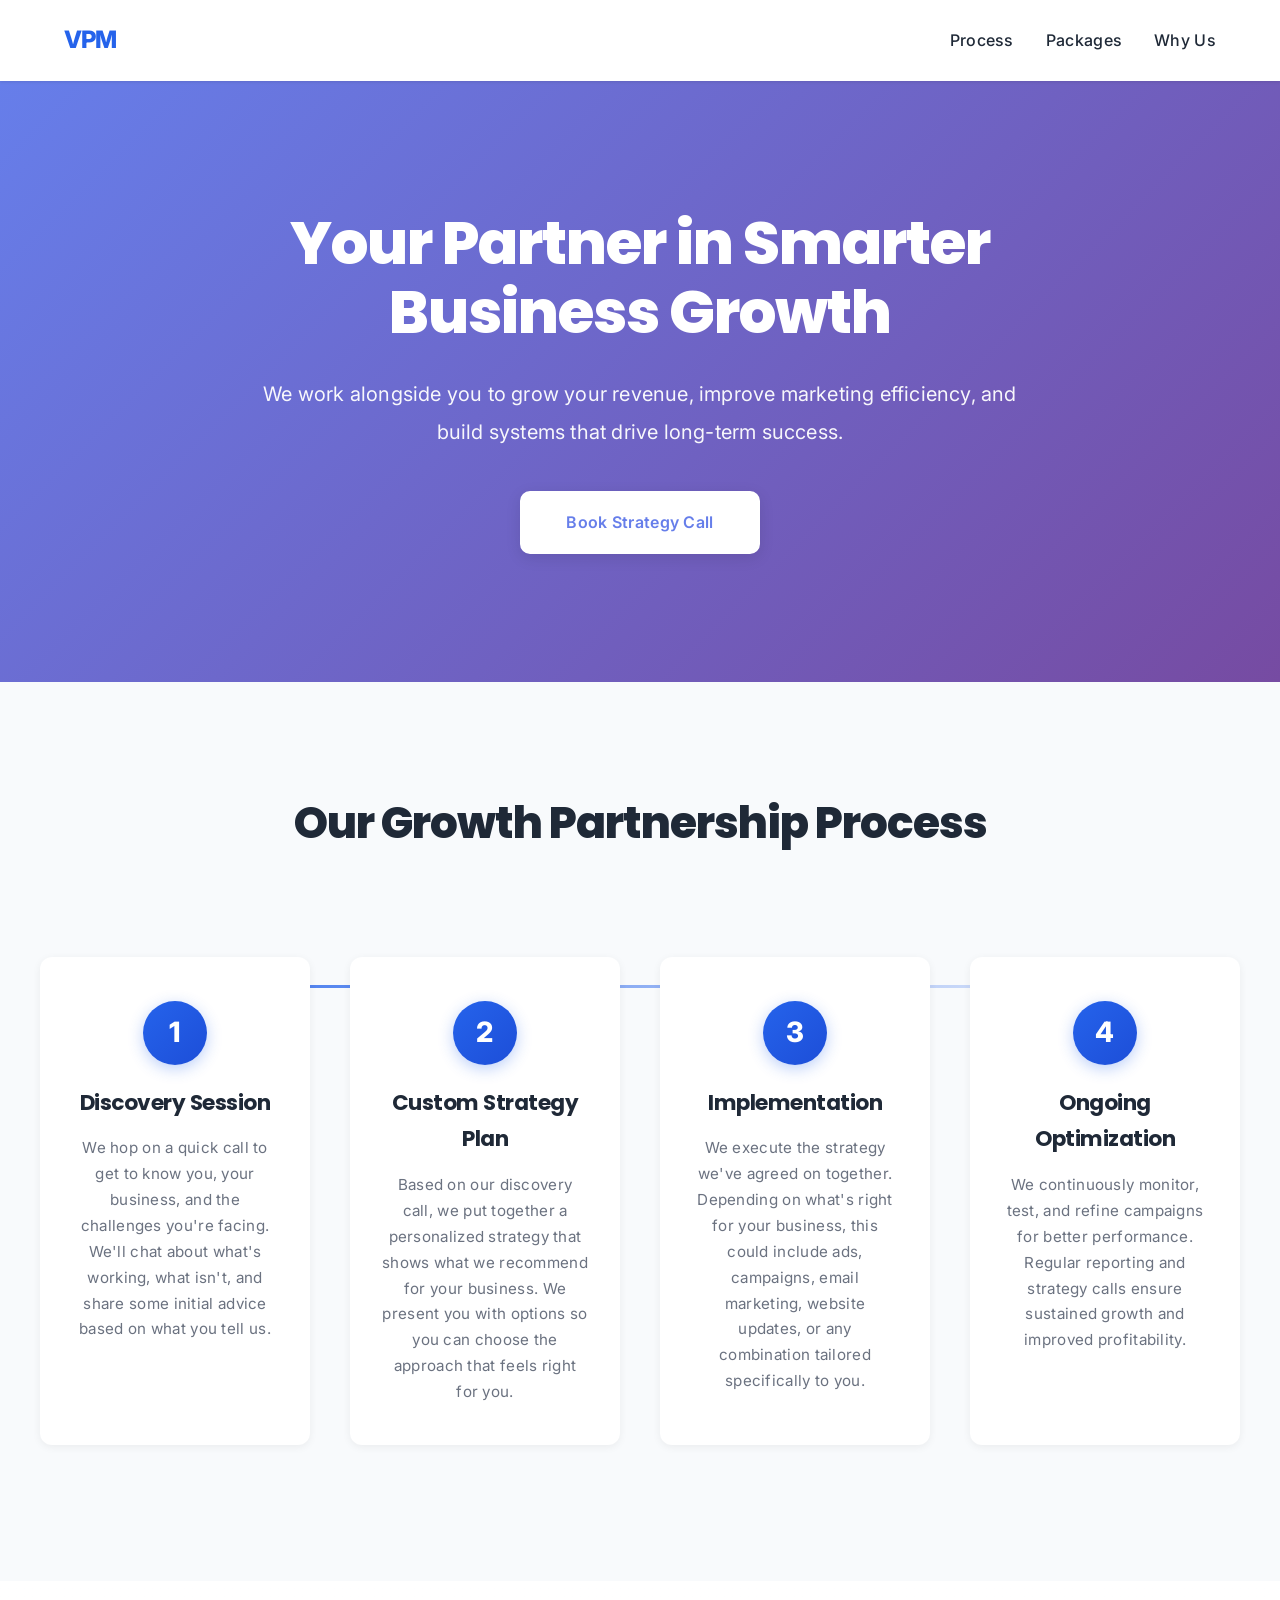
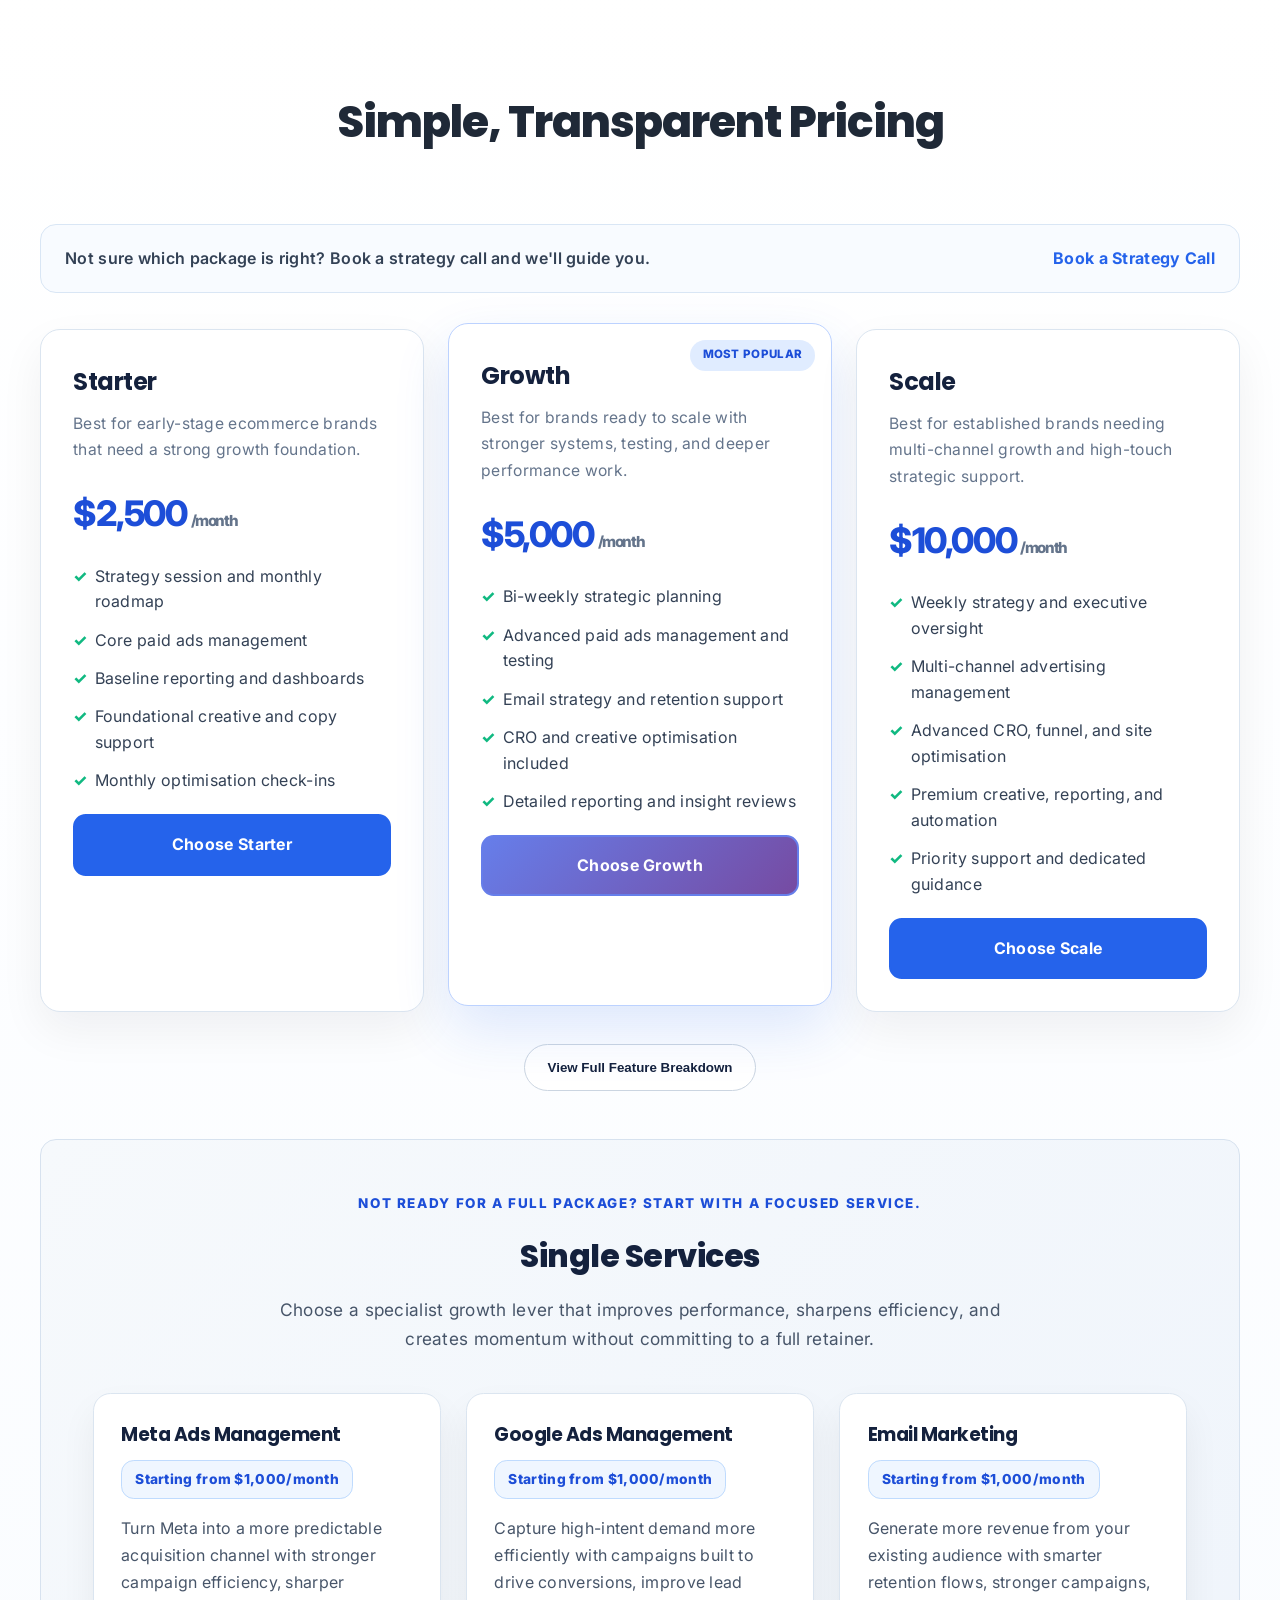
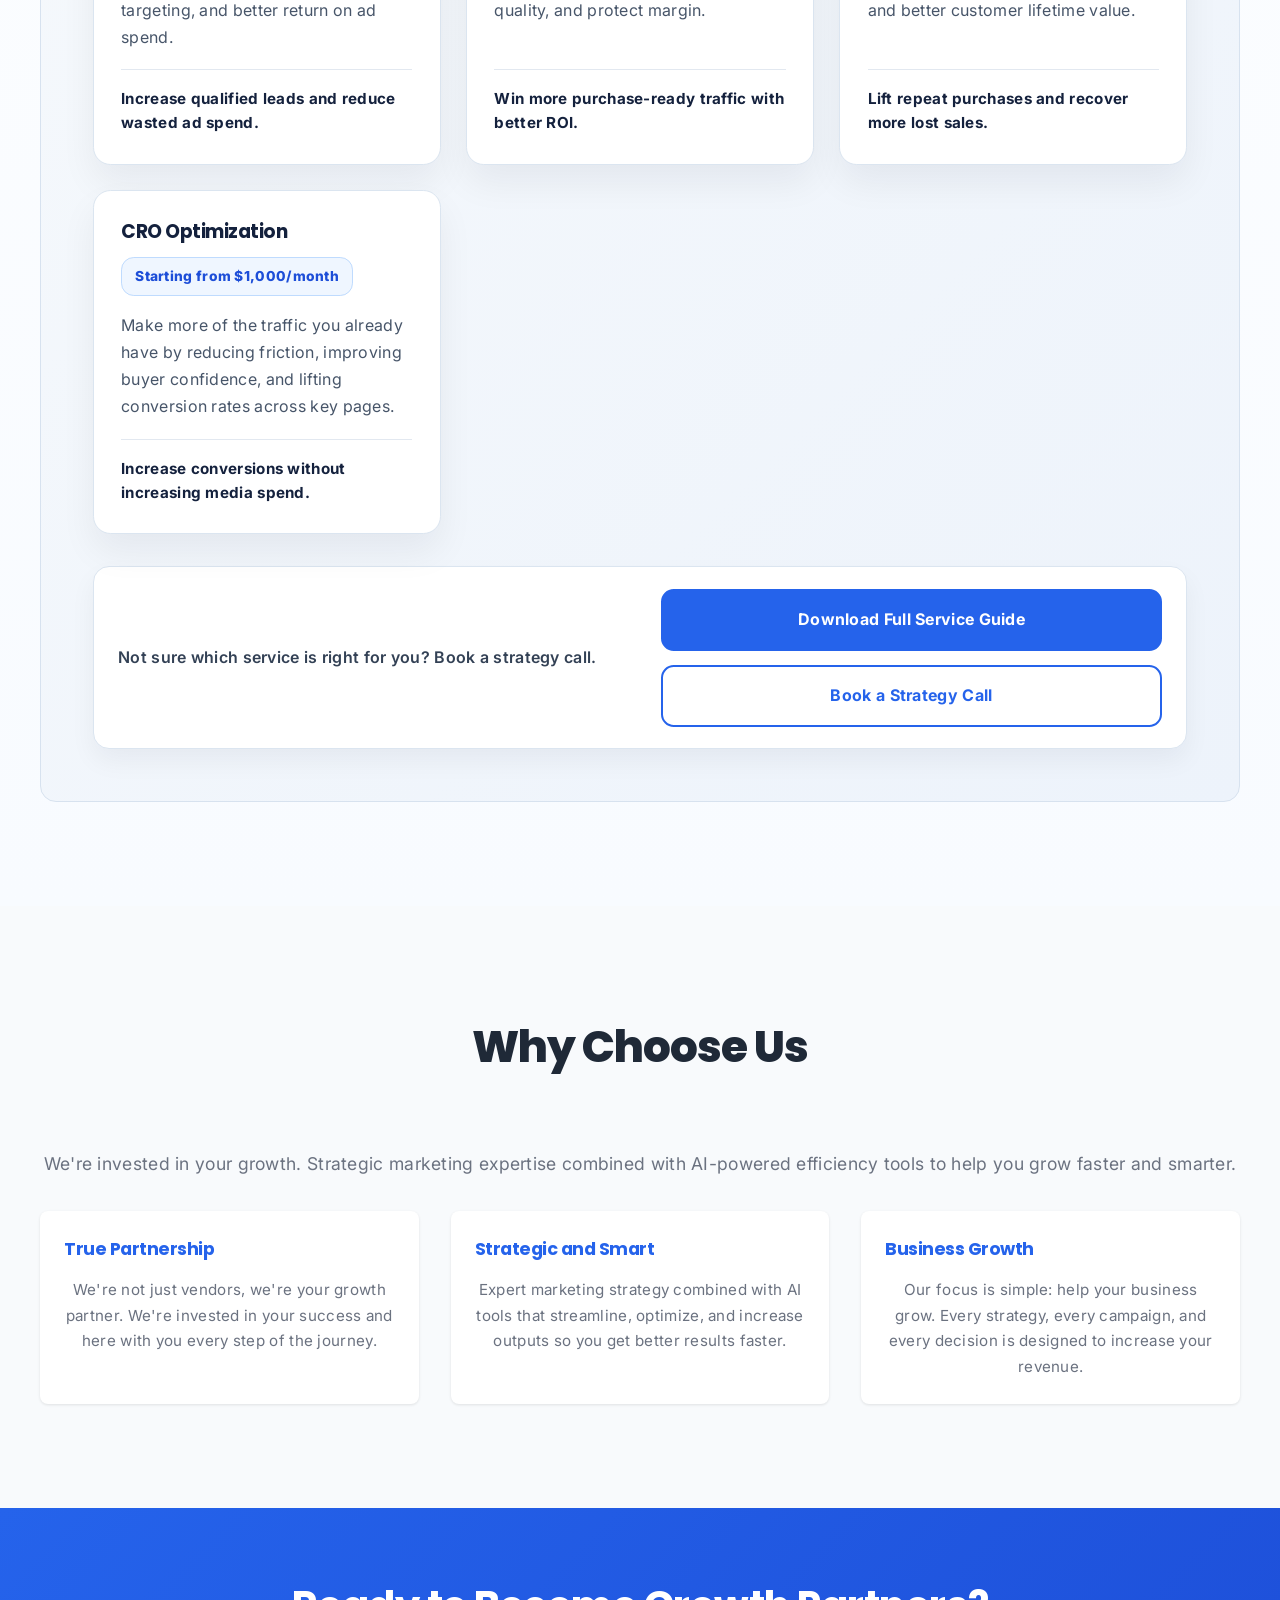
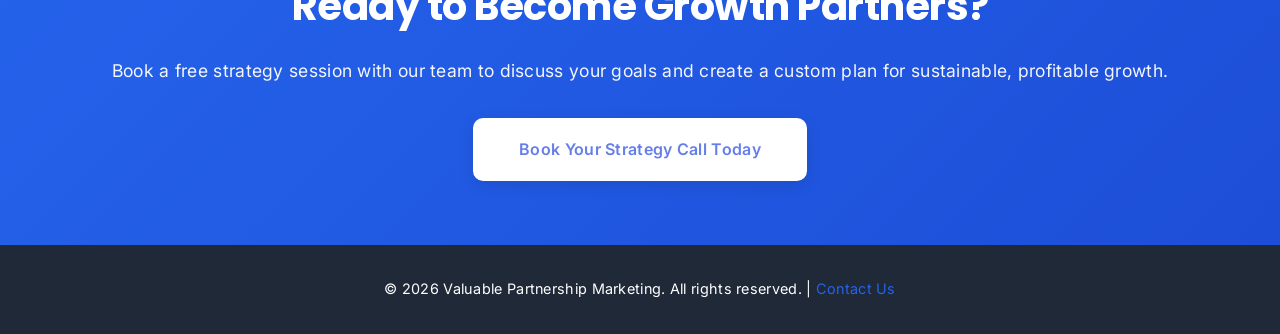
==== index.html @ ff121c64 "Update single service pricing" ====
<!DOCTYPE html>
<html lang="en">
<head>
    <meta charset="UTF-8">
    <meta name="viewport" content="width=device-width, initial-scale=1.0">
    <title>Valuable Partnership Marketing - Growth Partner for Your Business</title>
    <link href="https://fonts.googleapis.com/css2?family=Inter:wght@400;500;600;700;800&family=Poppins:wght@600;700;800&display=swap" rel="stylesheet">
    <link rel="stylesheet" href="styles.css">
</head>
<body>
    <header>
        <nav>
            <div class="logo">VPM</div>
            <ul class="nav-links">
                <li><a href="#process">Process</a></li>
                <li><a href="#packages">Packages</a></li>
                <li><a href="#why">Why Us</a></li>
            </ul>
        </nav>
    </header>

    <section class="hero">
        <div class="hero-content">
            <h1>Your Partner in Smarter Business Growth</h1>
            <p>We work alongside you to grow your revenue, improve marketing efficiency, and build systems that drive long-term success.</p>
            <a href="#final-cta" class="cta-button">Book Strategy Call</a>
        </div>
    </section>

    <section id="process" class="process">
        <div class="section-container">
            <h2 class="section-title">Our Growth Partnership Process</h2>
            <div class="process-grid">
                <div class="process-card">
                    <div class="process-number">1</div>
                    <h3>Discovery Session</h3>
                    <p>We hop on a quick call to get to know you, your business, and the challenges you're facing. We'll chat about what's working, what isn't, and share some initial advice based on what you tell us.</p>
                </div>
                <div class="process-card">
                    <div class="process-number">2</div>
                    <h3>Custom Strategy Plan</h3>
                    <p>Based on our discovery call, we put together a personalized strategy that shows what we recommend for your business. We present you with options so you can choose the approach that feels right for you.</p>
                </div>
                <div class="process-card">
                    <div class="process-number">3</div>
                    <h3>Implementation</h3>
                    <p>We execute the strategy we've agreed on together. Depending on what's right for your business, this could include ads, campaigns, email marketing, website updates, or any combination tailored specifically to you.</p>
                </div>
                <div class="process-card">
                    <div class="process-number">4</div>
                    <h3>Ongoing Optimization</h3>
                    <p>We continuously monitor, test, and refine campaigns for better performance. Regular reporting and strategy calls ensure sustained growth and improved profitability.</p>
                </div>
            </div>
        </div>
    </section>

    <section id="packages" class="packages">
        <div class="section-container">
            <h2 class="section-title">Simple, Transparent Pricing</h2>

            <div class="pricing-helper">
                <p>Not sure which package is right? Book a strategy call and we'll guide you.</p>
                <a href="#final-cta" class="pricing-helper-link">Book a Strategy Call</a>
            </div>

            <div class="pricing-overview">
                <article class="pricing-card">
                    <div class="pricing-card-header">
                        <h3>Starter</h3>
                        <p class="pricing-card-audience">Best for early-stage ecommerce brands that need a strong growth foundation.</p>
                    </div>
                    <div class="pricing-card-price">$2,500<span>/month</span></div>
                    <ul class="pricing-card-benefits">
                        <li>Strategy session and monthly roadmap</li>
                        <li>Core paid ads management</li>
                        <li>Baseline reporting and dashboards</li>
                        <li>Foundational creative and copy support</li>
                        <li>Monthly optimisation check-ins</li>
                    </ul>
                    <a href="#final-cta" class="package-cta">Choose Starter</a>
                </article>

                <article class="pricing-card pricing-card-featured">
                    <div class="pricing-badge">Most Popular</div>
                    <div class="pricing-card-header">
                        <h3>Growth</h3>
                        <p class="pricing-card-audience">Best for brands ready to scale with stronger systems, testing, and deeper performance work.</p>
                    </div>
                    <div class="pricing-card-price">$5,000<span>/month</span></div>
                    <ul class="pricing-card-benefits">
                        <li>Bi-weekly strategic planning</li>
                        <li>Advanced paid ads management and testing</li>
                        <li>Email strategy and retention support</li>
                        <li>CRO and creative optimisation included</li>
                        <li>Detailed reporting and insight reviews</li>
                    </ul>
                    <a href="#final-cta" class="package-cta featured-cta">Choose Growth</a>
                </article>

                <article class="pricing-card">
                    <div class="pricing-card-header">
                        <h3>Scale</h3>
                        <p class="pricing-card-audience">Best for established brands needing multi-channel growth and high-touch strategic support.</p>
                    </div>
                    <div class="pricing-card-price">$10,000<span>/month</span></div>
                    <ul class="pricing-card-benefits">
                        <li>Weekly strategy and executive oversight</li>
                        <li>Multi-channel advertising management</li>
                        <li>Advanced CRO, funnel, and site optimisation</li>
                        <li>Premium creative, reporting, and automation</li>
                        <li>Priority support and dedicated guidance</li>
                    </ul>
                    <a href="#final-cta" class="package-cta">Choose Scale</a>
                </article>
            </div>

            <div class="pricing-breakdown-toggle">
                <button type="button" class="breakdown-toggle-button" aria-expanded="false" aria-controls="pricing-breakdown">
                    View Full Feature Breakdown
                </button>
            </div>

            <div id="pricing-breakdown" class="pricing-breakdown" hidden>
                <div class="comparison-card">
                    <table class="comparison-table">
                        <thead>
                            <tr>
                                <th>Feature Breakdown</th>
                                <th>Starter</th>
                                <th>Growth</th>
                                <th>Scale</th>
                                <th>Custom</th>
                            </tr>
                        </thead>
                        <tbody>
                            <tr class="category-row">
                                <td colspan="5">Strategy</td>
                            </tr>
                            <tr>
                                <td><span class="feature-label">Discovery and planning</span><button type="button" class="info-dot" aria-label="Discovery and planning info" data-tooltip="Initial strategy workshop to align goals, priorities, offers, and channel focus.">i</button></td>
                                <td><span class="table-indicator table-check">✓</span></td>
                                <td><span class="table-indicator table-check">✓</span></td>
                                <td><span class="table-indicator table-check">✓</span></td>
                                <td><span class="table-indicator table-check">✓</span></td>
                            </tr>
                            <tr>
                                <td><span class="feature-label">Strategy cadence</span><button type="button" class="info-dot" aria-label="Strategy cadence info" data-tooltip="How often we meet to review performance, make decisions, and set the next actions.">i</button></td>
                                <td>Monthly</td>
                                <td>Bi-weekly</td>
                                <td>Weekly</td>
                                <td>Custom</td>
                            </tr>

                            <tr class="category-row">
                                <td colspan="5">Advertising</td>
                            </tr>
                            <tr>
                                <td><span class="feature-label">Meta or Google Ads</span><button type="button" class="info-dot" aria-label="Meta or Google Ads info" data-tooltip="Ongoing campaign management, optimisation, audience work, and budget allocation across paid media accounts.">i</button></td>
                                <td><span class="table-indicator table-check">✓</span></td>
                                <td><span class="table-indicator table-star">★</span> Advanced</td>
                                <td><span class="table-indicator table-star">★</span> Advanced</td>
                                <td>Custom</td>
                            </tr>
                            <tr>
                                <td><span class="feature-label">Multi-channel media</span><button type="button" class="info-dot" aria-label="Multi-channel media info" data-tooltip="Managing paid acquisition across multiple platforms such as Meta, Google, and other selected channels.">i</button></td>
                                <td><span class="table-indicator table-dash">-</span></td>
                                <td><span class="table-indicator table-dash">-</span></td>
                                <td><span class="table-indicator table-check">✓</span></td>
                                <td>Available</td>
                            </tr>
                            <tr>
                                <td><span class="feature-label">Creative and copy testing</span><button type="button" class="info-dot" aria-label="Creative and copy testing info" data-tooltip="Testing ad concepts, visuals, hooks, and messaging to improve click-through and conversion performance.">i</button></td>
                                <td>Core</td>
                                <td>Expanded</td>
                                <td>Premium</td>
                                <td>Custom</td>
                            </tr>

                            <tr class="category-row">
                                <td colspan="5">Optimization</td>
                            </tr>
                            <tr>
                                <td><span class="feature-label">CRO support</span><button type="button" class="info-dot" aria-label="CRO support info" data-tooltip="Conversion rate optimisation support to improve how efficiently traffic turns into leads or sales.">i</button></td>
                                <td>Audit</td>
                                <td><span class="table-indicator table-check">✓</span></td>
                                <td><span class="table-indicator table-star">★</span> Testing</td>
                                <td>Custom</td>
                            </tr>
                            <tr>
                                <td><span class="feature-label">Website or funnel improvements</span><button type="button" class="info-dot" aria-label="Website or funnel improvements info" data-tooltip="Landing page, funnel, and website updates designed to remove friction and improve conversion performance.">i</button></td>
                                <td><span class="table-indicator table-dash">-</span></td>
                                <td><span class="table-indicator table-check">✓</span></td>
                                <td>High-touch</td>
                                <td>Custom</td>
                            </tr>

                            <tr class="category-row">
                                <td colspan="5">Marketing Systems</td>
                            </tr>
                            <tr>
                                <td><span class="feature-label">Email marketing support</span><button type="button" class="info-dot" aria-label="Email marketing support info" data-tooltip="Campaign planning, automation guidance, and retention-focused email strategy for your customer base.">i</button></td>
                                <td>Basic</td>
                                <td>Strategy</td>
                                <td>Advanced</td>
                                <td>Custom</td>
                            </tr>
                            <tr>
                                <td><span class="feature-label">Reporting and dashboards</span><button type="button" class="info-dot" aria-label="Reporting and dashboards info" data-tooltip="Performance visibility through dashboards and reporting tailored to the level of package support.">i</button></td>
                                <td><span class="table-indicator table-check">✓</span></td>
                                <td><span class="table-indicator table-check">✓</span></td>
                                <td>Custom</td>
                                <td>Custom</td>
                            </tr>
                            <tr>
                                <td><span class="feature-label">Automation opportunities</span><button type="button" class="info-dot" aria-label="Automation opportunities info" data-tooltip="Identifying and implementing systems that reduce manual work and improve marketing efficiency.">i</button></td>
                                <td><span class="table-indicator table-check">✓</span></td>
                                <td><span class="table-indicator table-check">✓</span></td>
                                <td>Advanced</td>
                                <td>Custom</td>
                            </tr>

                            <tr class="category-row">
                                <td colspan="5">Support</td>
                            </tr>
                            <tr>
                                <td><span class="feature-label">Support level</span><button type="button" class="info-dot" aria-label="Support level info" data-tooltip="Your communication access and response priority based on the package you choose.">i</button></td>
                                <td>WhatsApp</td>
                                <td>WhatsApp</td>
                                <td>Priority</td>
                                <td>Priority</td>
                            </tr>
                            <tr>
                                <td><span class="feature-label">Dedicated oversight</span><button type="button" class="info-dot" aria-label="Dedicated oversight info" data-tooltip="Hands-on senior attention with closer strategic ownership and proactive performance management.">i</button></td>
                                <td><span class="table-indicator table-dash">-</span></td>
                                <td><span class="table-indicator table-dash">-</span></td>
                                <td><span class="table-indicator table-check">✓</span></td>
                                <td><span class="table-indicator table-check">✓</span></td>
                            </tr>
                        </tbody>
                    </table>
                </div>
            </div>

            <div class="single-services-section">
                <div class="single-services-header">
                    <p class="single-services-kicker">Not ready for a full package? Start with a focused service.</p>
                    <h3 class="services-title">Single Services</h3>
                    <p class="services-subtitle">Choose a specialist growth lever that improves performance, sharpens efficiency, and creates momentum without committing to a full retainer.</p>
                </div>

                <div class="single-services-grid">
                    <article class="single-service-card">
                        <div class="single-service-top">
                            <h4>Meta Ads Management</h4>
                            <span class="single-service-price">Starting from $1,000/month</span>
                        </div>
                        <p>Turn Meta into a more predictable acquisition channel with stronger campaign efficiency, sharper targeting, and better return on ad spend.</p>
                        <span class="single-service-benefit">Increase qualified leads and reduce wasted ad spend.</span>
                    </article>
                    <article class="single-service-card">
                        <div class="single-service-top">
                            <h4>Google Ads Management</h4>
                            <span class="single-service-price">Starting from $1,000/month</span>
                        </div>
                        <p>Capture high-intent demand more efficiently with campaigns built to drive conversions, improve lead quality, and protect margin.</p>
                        <span class="single-service-benefit">Win more purchase-ready traffic with better ROI.</span>
                    </article>
                    <article class="single-service-card">
                        <div class="single-service-top">
                            <h4>Email Marketing</h4>
                            <span class="single-service-price">Starting from $1,000/month</span>
                        </div>
                        <p>Generate more revenue from your existing audience with smarter retention flows, stronger campaigns, and better customer lifetime value.</p>
                        <span class="single-service-benefit">Lift repeat purchases and recover more lost sales.</span>
                    </article>
                    <article class="single-service-card">
                        <div class="single-service-top">
                            <h4>CRO Optimization</h4>
                            <span class="single-service-price">Starting from $1,000/month</span>
                        </div>
                        <p>Make more of the traffic you already have by reducing friction, improving buyer confidence, and lifting conversion rates across key pages.</p>
                        <span class="single-service-benefit">Increase conversions without increasing media spend.</span>
                    </article>
                </div>

                <div class="single-services-cta">
                    <p>Not sure which service is right for you? Book a strategy call.</p>
                    <div class="single-services-cta-actions">
                        <a href="service-guide.pdf" class="package-cta" target="_blank" rel="noopener noreferrer">Download Full Service Guide</a>
                        <a href="#final-cta" class="package-cta package-cta-secondary">Book a Strategy Call</a>
                    </div>
                </div>
            </div>
        </div>
    </section>

    <section id="why" class="why-choose-us">
        <div class="section-container">
            <h2 class="section-title">Why Choose Us</h2>
            <p>We're invested in your growth. Strategic marketing expertise combined with AI-powered efficiency tools to help you grow faster and smarter.</p>
            <div class="benefits-list">
                <div class="benefit-item">
                    <h4>True Partnership</h4>
                    <p>We're not just vendors, we're your growth partner. We're invested in your success and here with you every step of the journey.</p>
                </div>
                <div class="benefit-item">
                    <h4>Strategic and Smart</h4>
                    <p>Expert marketing strategy combined with AI tools that streamline, optimize, and increase outputs so you get better results faster.</p>
                </div>
                <div class="benefit-item">
                    <h4>Business Growth</h4>
                    <p>Our focus is simple: help your business grow. Every strategy, every campaign, and every decision is designed to increase your revenue.</p>
                </div>
            </div>
        </div>
    </section>

    <section id="final-cta" class="final-cta">
        <div class="section-container">
            <h2>Ready to Become Growth Partners?</h2>
            <p>Book a free strategy session with our team to discuss your goals and create a custom plan for sustainable, profitable growth.</p>
            <a href="mailto:hello@valuablepartnershipmarketing.com" class="cta-button">Book Your Strategy Call Today</a>
        </div>
    </section>

    <footer>
        <p>&copy; 2026 Valuable Partnership Marketing. All rights reserved. | <a href="mailto:hello@valuablepartnershipmarketing.com">Contact Us</a></p>
    </footer>

    <!-- Publish trigger: 2026-03-17 -->
    <script src="script.js"></script>
</body>
</html>
---- styles.css ----
* {
    margin: 0;
    padding: 0;
    box-sizing: border-box;
}

:root {
    --primary-color: #2563eb;
    --primary-dark: #1d4ed8;
    --primary-light: #dbeafe;
    --secondary-color: #f8fafc;
    --text-dark: #1f2937;
    --text-light: #6b7280;
    --border-color: #e5e7eb;
    --success-color: #10b981;
}

html {
    scroll-behavior: smooth;
}

body {
    font-family: 'Inter', -apple-system, BlinkMacSystemFont, 'Segoe UI', Roboto, 'Helvetica Neue', Arial, sans-serif;
    color: var(--text-dark);
    line-height: 1.7;
    background-color: #ffffff;
    letter-spacing: 0.3px;
}

h1, h2, h3, h4, h5, h6 {
    font-family: 'Poppins', -apple-system, BlinkMacSystemFont, 'Segoe UI', Roboto, sans-serif;
    font-weight: 700;
    letter-spacing: -0.5px;
}

/* Header & Navigation */
header {
    background-color: #ffffff;
    box-shadow: 0 1px 3px rgba(0, 0, 0, 0.1);
    position: sticky;
    top: 0;
    z-index: 100;
}

nav {
    max-width: 1200px;
    margin: 0 auto;
    padding: 1.25rem 1.5rem;
    display: flex;
    justify-content: space-between;
    align-items: center;
}

.logo {
    font-size: 1.5rem;
    font-weight: 800;
    color: var(--primary-color);
    letter-spacing: -1px;
}

.nav-links {
    display: flex;
    gap: 2rem;
    list-style: none;
}

.nav-links a {
    text-decoration: none;
    color: var(--text-dark);
    font-weight: 500;
    transition: color 0.3s ease;
}

.nav-links a:hover {
    color: var(--primary-color);
}

/* Hero Section */
.hero {
    background: linear-gradient(135deg, #667eea 0%, #764ba2 100%);
    color: white;
    padding: 8rem 1.5rem;
    text-align: center;
}

.hero-content {
    max-width: 800px;
    margin: 0 auto;
}

.hero h1 {
    font-size: 3.75rem;
    margin-bottom: 1.75rem;
    font-weight: 800;
    line-height: 1.15;
    letter-spacing: -1px;
}

.hero p {
    font-size: 1.25rem;
    margin-bottom: 2.5rem;
    opacity: 0.95;
    line-height: 1.9;
    letter-spacing: 0.2px;
}

.cta-button {
    display: inline-block;
    padding: 1rem 2.75rem;
    background-color: white;
    color: #667eea;
    text-decoration: none;
    border-radius: 0.625rem;
    font-weight: 600;
    font-size: 1rem;
    transition: all 0.3s cubic-bezier(0.4, 0, 0.2, 1);
    border: 2px solid white;
    cursor: pointer;
    margin: 0 0.5rem;
    box-shadow: 0 4px 15px rgba(0, 0, 0, 0.1);
    letter-spacing: 0.3px;
}

.cta-button:hover {
    background-color: transparent;
    color: white;
    transform: translateY(-2px);
    box-shadow: 0 8px 25px rgba(0, 0, 0, 0.2);
}

.cta-button:active {
    transform: translateY(0);
}

.cta-button.outline {
    background-color: transparent;
    color: white;
    border-color: white;
}

.cta-button.outline:hover {
    background-color: white;
    color: #667eea;
    transform: translateY(-2px);
}

/* Sections */
section {
    padding: 6.5rem 1.5rem;
}

.section-container {
    max-width: 1200px;
    margin: 0 auto;
}

.section-title {
    font-size: 2.75rem;
    font-weight: 800;
    margin-bottom: 4rem;
    text-align: center;
    color: var(--text-dark);
    letter-spacing: -1px;
}

/* Process Section */
.process {
    background-color: var(--secondary-color);
}

.process-grid {
    display: grid;
    grid-template-columns: repeat(auto-fit, minmax(260px, 1fr));
    gap: 2.5rem;
    position: relative;
    padding: 2rem 0;
}

.process-grid::before {
    content: '';
    position: absolute;
    top: 60px;
    left: 0;
    right: 0;
    height: 3px;
    background: linear-gradient(90deg, var(--primary-color), transparent);
    display: none;
}

@media (min-width: 769px) {
    .process-grid::before {
        display: block;
    }
}

.process-card {
    background: white;
    padding: 2.5rem 2rem;
    border-radius: 0.75rem;
    box-shadow: 0 2px 8px rgba(0, 0, 0, 0.06);
    text-align: center;
    transition: all 0.4s cubic-bezier(0.4, 0, 0.2, 1);
    position: relative;
    border-top: 4px solid transparent;
}

.process-card:hover {
    transform: translateY(-8px);
    box-shadow: 0 16px 40px rgba(0, 0, 0, 0.12);
    border-top-color: var(--primary-color);
}

.process-number {
    display: inline-flex;
    align-items: center;
    justify-content: center;
    width: 4rem;
    height: 4rem;
    background: linear-gradient(135deg, var(--primary-color), #1d4ed8);
    color: white;
    border-radius: 50%;
    font-size: 1.75rem;
    font-weight: 800;
    margin-bottom: 1.25rem;
    box-shadow: 0 4px 15px rgba(37, 99, 235, 0.3);
}

.process-card:hover .process-number {
    transform: scale(1.1);
    box-shadow: 0 6px 25px rgba(37, 99, 235, 0.4);
}

.process-card h3 {
    font-size: 1.35rem;
    margin-bottom: 0.875rem;
    color: var(--text-dark);
    letter-spacing: -0.5px;
}

.process-card p {
    color: var(--text-light);
    font-size: 0.95rem;
    line-height: 1.7;
}

/* Packages Section */
.packages {
    background: linear-gradient(180deg, #ffffff 0%, #f8fbff 100%);
}

.pricing-helper {
    display: flex;
    align-items: center;
    justify-content: space-between;
    gap: 1.5rem;
    padding: 1.25rem 1.5rem;
    margin-bottom: 2.25rem;
    background: #f8fbff;
    border: 1px solid #d9e6f5;
    border-radius: 1rem;
}

.pricing-helper p {
    color: #334155;
    font-size: 1rem;
    font-weight: 600;
}

.pricing-helper-link {
    color: var(--primary-color);
    text-decoration: none;
    font-weight: 700;
    white-space: nowrap;
}

.pricing-overview {
    display: grid;
    grid-template-columns: repeat(3, minmax(0, 1fr));
    gap: 1.5rem;
    margin-bottom: 2rem;
}

.pricing-card {
    position: relative;
    display: flex;
    flex-direction: column;
    gap: 1.25rem;
    padding: 2rem;
    background: white;
    border: 1px solid #dbe5f0;
    border-radius: 1.25rem;
    box-shadow: 0 18px 45px rgba(15, 23, 42, 0.06);
}

.pricing-card-featured {
    border-color: #bcd2ff;
    box-shadow: 0 24px 55px rgba(37, 99, 235, 0.14);
    transform: translateY(-6px);
}

.pricing-badge {
    position: absolute;
    top: 1rem;
    right: 1rem;
    padding: 0.35rem 0.8rem;
    border-radius: 999px;
    background: #e0ecff;
    color: #1d4ed8;
    font-size: 0.72rem;
    font-weight: 800;
    text-transform: uppercase;
}

.pricing-card-header h3 {
    font-size: 1.5rem;
    color: #14213d;
    margin-bottom: 0.5rem;
}

.pricing-card-audience {
    color: #64748b;
    font-size: 0.98rem;
    line-height: 1.7;
}

.pricing-card-price {
    font-size: 2.2rem;
    font-weight: 800;
    color: #1d4ed8;
    letter-spacing: -0.04em;
}

.pricing-card-price span {
    font-size: 0.95rem;
    color: #64748b;
    margin-left: 0.25rem;
}

.pricing-card-benefits {
    display: grid;
    gap: 0.8rem;
    list-style: none;
    color: #334155;
}

.pricing-card-benefits li {
    position: relative;
    padding-left: 1.35rem;
    line-height: 1.6;
}

.pricing-card-benefits li::before {
    content: '✓';
    position: absolute;
    left: 0;
    top: 0;
    color: var(--success-color);
    font-weight: 800;
}

.package-cta {
    display: inline-flex;
    align-items: center;
    justify-content: center;
    width: 100%;
    padding: 0.95rem 1.4rem;
    background-color: var(--primary-color);
    color: white;
    text-decoration: none;
    border-radius: 0.8rem;
    font-weight: 700;
    transition: all 0.25s ease;
    border: 2px solid var(--primary-color);
    cursor: pointer;
}

.package-cta:hover {
    background-color: var(--primary-dark);
    border-color: var(--primary-dark);
    transform: translateY(-2px);
}

.featured-cta {
    background: linear-gradient(135deg, #667eea 0%, #764ba2 100%);
    border-color: #667eea;
}

.featured-cta:hover {
    background: linear-gradient(135deg, #5568d3 0%, #6a3f92 100%);
    border-color: #5568d3;
}

.pricing-breakdown-toggle {
    display: flex;
    justify-content: center;
    margin-bottom: 1.5rem;
}

.breakdown-toggle-button {
    padding: 0.95rem 1.4rem;
    border: 1px solid #cbd5e1;
    border-radius: 999px;
    background: white;
    color: #14213d;
    font-weight: 700;
    cursor: pointer;
    transition: all 0.2s ease;
}

.breakdown-toggle-button:hover {
    border-color: #94a3b8;
    transform: translateY(-1px);
}

.pricing-breakdown {
    margin-bottom: 2.5rem;
}

.comparison-card {
    overflow-x: auto;
    background: white;
    border: 1px solid #dbe5f0;
    border-radius: 1rem;
    box-shadow: 0 16px 40px rgba(15, 23, 42, 0.06);
}

.comparison-table {
    width: 100%;
    border-collapse: collapse;
}

.comparison-table th,
.comparison-table td {
    padding: 1rem 1.1rem;
    border-bottom: 1px solid #e2e8f0;
    text-align: center;
    color: #334155;
}

.comparison-table th:first-child,
.comparison-table td:first-child {
    text-align: left;
    width: 32%;
    color: #14213d;
}

.comparison-table td:first-child {
    position: relative;
}

.feature-label {
    margin-right: 0.5rem;
}

.info-dot {
    position: relative;
    display: inline-flex;
    align-items: center;
    justify-content: center;
    width: 1.15rem;
    height: 1.15rem;
    border: 1px solid #bfd0e6;
    border-radius: 999px;
    background: #f8fbff;
    color: #4f6b8b;
    font-size: 0.72rem;
    font-weight: 800;
    line-height: 1;
    cursor: help;
    vertical-align: middle;
}

.info-dot::after {
    content: attr(data-tooltip);
    position: absolute;
    left: 50%;
    bottom: calc(100% + 0.6rem);
    transform: translateX(-50%);
    width: min(260px, 70vw);
    padding: 0.75rem 0.85rem;
    border-radius: 0.8rem;
    background: #14213d;
    color: white;
    font-size: 0.83rem;
    font-weight: 500;
    line-height: 1.5;
    text-align: left;
    box-shadow: 0 16px 30px rgba(15, 23, 42, 0.18);
    opacity: 0;
    pointer-events: none;
    transition: opacity 0.18s ease, transform 0.18s ease;
    z-index: 10;
}

.info-dot:hover::after,
.info-dot:focus-visible::after {
    opacity: 1;
    transform: translateX(-50%) translateY(-2px);
}

.comparison-table thead th {
    background: #f8fbff;
    font-weight: 800;
    color: #14213d;
}

.category-row td {
    background: #eef4fb;
    color: #1e3a5f;
    font-size: 0.82rem;
    font-weight: 800;
    text-transform: uppercase;
    letter-spacing: 0.08em;
    border-bottom-color: #d6e2f1;
}

.table-indicator {
    display: inline-flex;
    align-items: center;
    justify-content: center;
    min-width: 1.5rem;
    font-weight: 800;
}

.table-check {
    color: var(--success-color);
}

.table-star {
    color: #f59e0b;
}

.table-dash {
    color: #94a3b8;
}

/* Legacy Pricing Table */
.pricing-table-wrapper,
.pricing-table {
    display: none;
}

.pricing-table thead {
    background-color: var(--secondary-color);
}

.pricing-table th {
    padding: 2rem 1rem;
    text-align: center;
    font-weight: 600;
    border-right: 1px solid var(--border-color);
    vertical-align: top;
}

.pricing-table th:first-child {
    text-align: left;
    border-right: 2px solid var(--border-color);
}

.pricing-table th:last-child {
    border-right: none;
}

.pricing-table tbody td {
    padding: 1.25rem 1.5rem;
    border-bottom: 1px solid var(--border-color);
    text-align: center;
    vertical-align: middle;
}

.pricing-table tbody td:first-child {
    text-align: left;
    font-weight: 500;
    color: var(--text-dark);
    border-right: 2px solid var(--border-color);
    width: 24%;
}

.feature-column {
    width: 24%;
    text-align: left;
}

.starter-column,
.growth-column,
.scale-column,
.services-column,
.custom-column {
    width: 15.2%;
}

.package-header {
    position: relative;
}

.featured-header {
    background: linear-gradient(135deg, #667eea 0%, #764ba2 100%);
    color: white;
    padding: 1.5rem;
    border-radius: 0.5rem;
    margin: -1rem -1.5rem 0 -1.5rem;
    padding-bottom: 1.5rem;
}

.featured-header .package-name,
.featured-header .package-price,
.featured-header .package-description {
    color: white;
}

.featured-header .package-badge {
    display: inline-block;
    background-color: rgba(255, 255, 255, 0.25);
    color: white;
    padding: 0.35rem 0.85rem;
    border-radius: 9999px;
    font-size: 0.7rem;
    font-weight: 700;
    text-transform: uppercase;
    margin-bottom: 0.75rem;
    border: 1px solid rgba(255, 255, 255, 0.4);
}

.package-header .package-name {
    font-size: 1.2rem;
    font-weight: 700;
    margin-bottom: 0.5rem;
}

.package-header .package-price {
    font-size: 1.55rem;
    font-weight: 700;
    color: var(--primary-color);
    margin-bottom: 0.5rem;
    line-height: 1.2;
}

.featured-header .package-price {
    color: white;
}

.package-header .package-price span {
    font-size: 0.85rem;
    color: var(--text-light);
}

.featured-header .package-price span {
    color: rgba(255, 255, 255, 0.8);
}

.package-header .package-description {
    font-size: 0.85rem;
    color: var(--text-light);
    margin-bottom: 0;
    line-height: 1.5;
}

.checkmark {
    color: var(--success-color);
    font-weight: 700;
    font-size: 1.2rem;
}

.x-mark {
    color: #d1d5db;
    font-size: 1.1rem;
    font-weight: 600;
}

.cta-row {
    background-color: var(--secondary-color);
}

.cta-row td {
    padding: 1.5rem;
    border: none;
}

.cta-row .package-cta {
    display: block;
    padding: 0.875rem 1.5rem;
    background-color: var(--primary-color);
    color: white;
    text-decoration: none;
    border-radius: 0.5rem;
    font-weight: 600;
    transition: all 0.3s ease;
    border: 2px solid var(--primary-color);
    cursor: pointer;
    font-size: 0.95rem;
}

.cta-row .package-cta:hover {
    background-color: var(--primary-dark);
    border-color: var(--primary-dark);
    transform: translateY(-2px);
}

.cta-row .featured-cta {
    background: linear-gradient(135deg, #667eea 0%, #764ba2 100%);
    border-color: #667eea;
}

.cta-row .featured-cta:hover {
    background: linear-gradient(135deg, #5568d3 0%, #6a3f92 100%);
    border-color: #5568d3;
}

/* Single Services Section */
.single-services-section {
    background: linear-gradient(135deg, #f6f9fc 0%, #edf3fb 100%);
    padding: 3.25rem;
    border-radius: 1rem;
    margin-top: 3rem;
    border: 1px solid #d7e2ef;
}

.single-services-header {
    margin-bottom: 2rem;
}

.single-services-kicker {
    text-align: center;
    color: #1d4ed8;
    font-size: 0.84rem;
    font-weight: 800;
    letter-spacing: 0.12em;
    text-transform: uppercase;
    margin-bottom: 0.9rem;
}

.services-title {
    font-size: 1.95rem;
    font-weight: 800;
    color: #14213d;
    margin-bottom: 0.75rem;
    text-align: center;
}

.services-subtitle {
    text-align: center;
    color: #475569;
    margin-bottom: 2.5rem;
    font-size: 1.08rem;
    max-width: 760px;
    margin-left: auto;
    margin-right: auto;
}

.single-services-grid {
    display: grid;
    grid-template-columns: repeat(auto-fit, minmax(255px, 1fr));
    gap: 1.6rem;
    align-items: stretch;
}

.single-service-card {
    display: flex;
    flex-direction: column;
    height: 100%;
    padding: 1.7rem;
    background: white;
    border: 1px solid #dbe5f0;
    border-radius: 1.1rem;
    box-shadow: 0 18px 36px rgba(15, 23, 42, 0.06);
    transition: transform 0.22s ease, box-shadow 0.22s ease, border-color 0.22s ease;
}

.single-service-card:hover {
    transform: translateY(-4px);
    border-color: #bfd0e6;
    box-shadow: 0 22px 42px rgba(15, 23, 42, 0.09);
}

.single-service-top {
    display: flex;
    flex-direction: column;
    align-items: flex-start;
    gap: 0.8rem;
    margin-bottom: 1rem;
}

.single-service-top h4 {
    font-size: 1.18rem;
    color: #14213d;
    line-height: 1.35;
    max-width: 100%;
}

.single-service-price {
    display: inline-flex;
    align-items: center;
    justify-content: center;
    max-width: 100%;
    padding: 0.58rem 0.82rem;
    border-radius: 0.8rem;
    background: #eff6ff;
    color: #1d4ed8;
    border: 1px solid #bfdbfe;
    font-size: 0.86rem;
    font-weight: 800;
    text-align: left;
    line-height: 1.35;
}

.single-service-card p {
    color: #475569;
    line-height: 1.7;
    margin-bottom: 1.15rem;
}

.single-service-benefit {
    margin-top: auto;
    padding-top: 1.05rem;
    border-top: 1px solid #e2e8f0;
    color: #14213d;
    font-size: 0.95rem;
    font-weight: 700;
    line-height: 1.6;
    min-height: 4.2rem;
}

.single-services-cta {
    display: flex;
    align-items: center;
    justify-content: space-between;
    gap: 1rem;
    margin-top: 2rem;
    padding: 1.35rem 1.5rem;
    border-radius: 1rem;
    background: white;
    border: 1px solid #dbe5f0;
    box-shadow: 0 12px 26px rgba(15, 23, 42, 0.05);
}

.single-services-cta p {
    color: #334155;
    font-weight: 600;
    line-height: 1.6;
}

.single-services-cta-actions {
    display: flex;
    gap: 0.9rem;
    flex-wrap: wrap;
}

.package-cta-secondary {
    background: white;
    color: var(--primary-color);
}

.package-cta-secondary:hover {
    background: #eff6ff;
    color: var(--primary-dark);
}

.estimator-intro {
    display: grid;
    grid-template-columns: minmax(0, 1.6fr) minmax(240px, 1fr) minmax(240px, 1fr);
    gap: 1.5rem;
    align-items: stretch;
    margin-bottom: 2rem;
}

.estimator-copy,
.spend-estimator {
    background: white;
    border: 1px solid #d8e3f0;
    border-radius: 1rem;
    padding: 1.5rem 1.6rem;
    box-shadow: 0 12px 28px rgba(15, 23, 42, 0.06);
}

.estimator-copy h4,
.spend-estimator .spend-label {
    display: block;
    margin-bottom: 0.75rem;
    color: #14213d;
    font-size: 1.08rem;
    font-weight: 800;
}

.estimator-copy p,
.spend-help,
.estimate-note {
    color: #475569;
    font-size: 0.98rem;
    line-height: 1.75;
}

.spend-estimator input {
    width: 100%;
    margin-top: 0.35rem;
    padding: 1rem 1rem;
    border: 2px solid #c8d5e6;
    border-radius: 0.75rem;
    font-size: 1.05rem;
    font-weight: 600;
    color: #14213d;
    background: #f8fbff;
}

.spend-estimator input:focus {
    outline: none;
    border-color: var(--primary-color);
    box-shadow: 0 0 0 4px rgba(37, 99, 235, 0.12);
}

.spend-help {
    margin-top: 0.75rem;
}

.services-grid {
    display: grid;
    grid-template-columns: repeat(auto-fit, minmax(270px, 1fr));
    gap: 1.5rem;
    margin-bottom: 3rem;
}

.service-item {
    position: relative;
}

.service-item input[type="checkbox"] {
    position: absolute;
    opacity: 0;
    inset: 0;
    cursor: pointer;
}

.service-item label {
    display: grid;
    grid-template-columns: 20px minmax(0, 1fr);
    align-items: start;
    column-gap: 0.9rem;
    row-gap: 0.7rem;
    min-height: 132px;
    padding: 1.3rem 1.35rem;
    background: white;
    border: 1px solid #cfdae8;
    border-radius: 0.9rem;
    cursor: pointer;
    transition: transform 0.2s ease, box-shadow 0.2s ease, border-color 0.2s ease, background-color 0.2s ease;
    box-shadow: 0 12px 30px rgba(15, 23, 42, 0.06);
}

.service-item input[type="checkbox"]:checked + label {
    background: linear-gradient(180deg, #f8fbff 0%, #eef5ff 100%);
    border-color: var(--primary-color);
    box-shadow: 0 14px 28px rgba(37, 99, 235, 0.14);
    transform: translateY(-2px);
}

.service-item label:hover {
    border-color: #90a8c5;
    transform: translateY(-2px);
    box-shadow: 0 18px 34px rgba(15, 23, 42, 0.1);
}

.service-item label::before {
    content: '';
    width: 18px;
    height: 18px;
    border: 2px solid #c6d2e1;
    border-radius: 0.35rem;
    background: white;
    transition: all 0.2s ease;
}

.service-item input[type="checkbox"]:checked + label::before {
    border-color: var(--primary-color);
    background: linear-gradient(135deg, var(--primary-color), var(--primary-dark));
    box-shadow: inset 0 0 0 4px white;
}

.service-name {
    grid-column: 2;
    font-weight: 700;
    line-height: 1.45;
    color: #14213d;
    font-size: 1.08rem;
}

.service-price {
    grid-column: 2;
    color: #1d4ed8;
    font-weight: 700;
    font-size: 1rem;
    white-space: normal;
    text-align: left;
    justify-self: start;
    background: #eff6ff;
    border: 1px solid #bfdbfe;
    padding: 0.55rem 0.75rem;
    border-radius: 0.75rem;
    line-height: 1.35;
}

.custom-package-summary {
    background: white;
    padding: 2rem;
    border-radius: 1rem;
    box-shadow: 0 14px 32px rgba(15, 23, 42, 0.08);
}

.summary-content h4 {
    color: #14213d;
    margin-bottom: 1rem;
    font-size: 1.4rem;
}

.selected-services-list {
    margin-bottom: 1.5rem;
}

.selected-service {
    display: flex;
    justify-content: space-between;
    align-items: center;
    padding: 0.95rem 0;
    border-bottom: 1px solid #dbe5f0;
    color: #14213d;
    font-size: 1rem;
}

.selected-service:last-child {
    border-bottom: none;
}

.selected-service .service-remove {
    color: var(--text-light);
    cursor: pointer;
    font-weight: 500;
    transition: color 0.3s ease;
    margin-left: 1rem;
    padding: 0.25rem 0.5rem;
}

.selected-service .service-remove:hover {
    color: #ff6b6b;
}

.summary-total {
    display: flex;
    justify-content: space-between;
    align-items: center;
    padding: 1.15rem 0;
    border-top: 2px solid #2563eb;
    border-bottom: 2px solid #2563eb;
    margin-bottom: 1.5rem;
    font-weight: 800;
    color: #14213d;
    font-size: 1.15rem;
}

.total-amount {
    color: #1d4ed8;
    font-size: 1.7rem;
}

.estimate-note {
    margin-bottom: 1.5rem;
}

.custom-cta {
    width: 100%;
    text-align: center;
}

@media (max-width: 768px) {
    .pricing-helper {
        flex-direction: column;
        align-items: flex-start;
    }

    .pricing-overview {
        grid-template-columns: 1fr;
    }

    .pricing-card-featured {
        transform: none;
    }

    .single-service-top {
        flex-direction: column;
    }

    .single-services-cta {
        flex-direction: column;
        align-items: stretch;
    }

    .pricing-table {
        font-size: 0.85rem;
    }

    .pricing-table th,
    .pricing-table td {
        padding: 1rem 0.75rem;
    }

    .pricing-table th:first-child,
    .pricing-table td:first-child {
        width: 35%;
    }

    .starter-column,
    .growth-column,
    .scale-column,
    .services-column,
    .custom-column {
        width: auto;
    }

    .services-grid {
        grid-template-columns: 1fr;
    }

    .estimator-intro {
        grid-template-columns: 1fr;
    }

    .service-item label {
        grid-template-columns: 18px minmax(0, 1fr);
    }

    .service-price {
        grid-column: 2;
        text-align: left;
    }

    .package-header .package-price {
        font-size: 1.5rem;
    }

    .pricing-table-wrapper {
        margin-bottom: 2rem;
    }

    .single-services-section {
        padding: 1.5rem;
    }
}

/* Why Choose Us Section */
.why-choose-us {
    background-color: var(--secondary-color);
}

.why-content {
    max-width: 800px;
    margin: 0 auto;
}

.why-choose-us p {
    font-size: 1.1rem;
    color: var(--text-light);
    margin-bottom: 2rem;
    text-align: center;
}

.benefits-list {
    display: grid;
    grid-template-columns: repeat(auto-fit, minmax(250px, 1fr));
    gap: 2rem;
    margin-top: 2rem;
}

.benefit-item {
    padding: 1.5rem;
    background: white;
    border-radius: 0.5rem;
    box-shadow: 0 1px 3px rgba(0, 0, 0, 0.1);
}

.benefit-item h4 {
    color: var(--primary-color);
    margin-bottom: 0.75rem;
    font-size: 1.1rem;
}

.benefit-item p {
    color: var(--text-light);
    font-size: 0.95rem;
    margin-bottom: 0 !important;
}

/* Final CTA Section */
.final-cta {
    background: linear-gradient(135deg, #2563eb 0%, #1d4ed8 100%);
    color: white;
    text-align: center;
    padding: 4rem 1.5rem;
}

.final-cta h2 {
    font-size: 2.5rem;
    margin-bottom: 1rem;
    font-weight: 700;
}

.final-cta p {
    font-size: 1.1rem;
    margin-bottom: 2rem;
    opacity: 0.95;
}

/* Footer */
footer {
    background-color: var(--text-dark);
    color: white;
    text-align: center;
    padding: 2rem 1.5rem;
    font-size: 0.9rem;
}

footer a {
    color: var(--primary-color);
    text-decoration: none;
}

footer a:hover {
    text-decoration: underline;
}

/* Responsive Design */
@media (max-width: 768px) {
    .nav-links {
        gap: 1rem;
        font-size: 0.9rem;
    }

    .hero h1 {
        font-size: 2rem;
    }

    .hero p {
        font-size: 1rem;
    }

    .section-title {
        font-size: 2rem;
    }

    .package-card.featured {
        transform: scale(1);
    }

    .final-cta h2 {
        font-size: 1.75rem;
    }

    section {
        padding: 3rem 1.5rem;
    }

    .cta-button {
        padding: 0.75rem 1.5rem;
        font-size: 0.9rem;
    }
}

@media (max-width: 480px) {
    .nav-links {
        flex-direction: column;
        gap: 0.5rem;
    }

    .hero {
        padding: 3rem 1.5rem;
    }

    .hero h1 {
        font-size: 1.5rem;
    }

    .hero p {
        font-size: 0.9rem;
        margin-bottom: 1.5rem;
    }

    .section-title {
        font-size: 1.5rem;
    }

    .packages-grid,
    .process-grid,
    .benefits-list {
        grid-template-columns: 1fr;
    }

    .process-card h3 {
        font-size: 1.1rem;
    }

    .cta-button {
        display: block;
        width: 100%;
        margin: 0.5rem 0;
    }
}
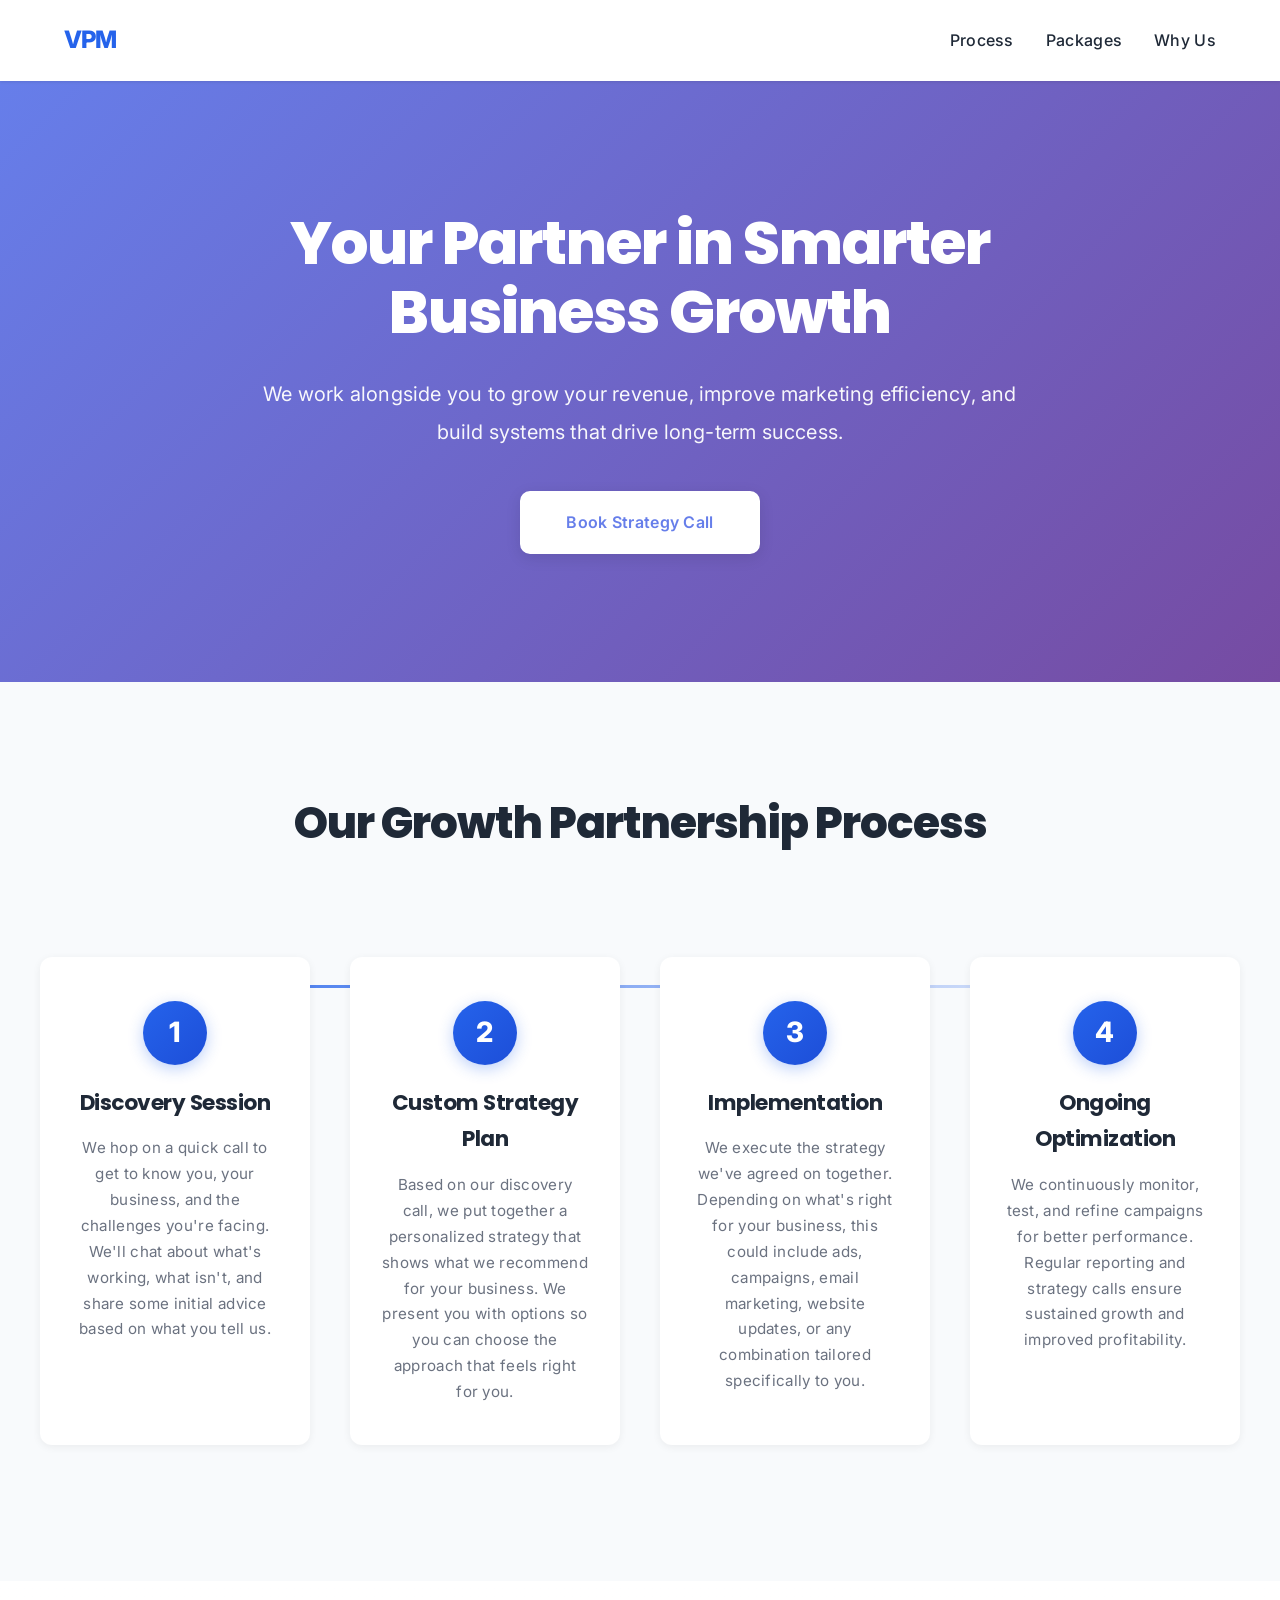
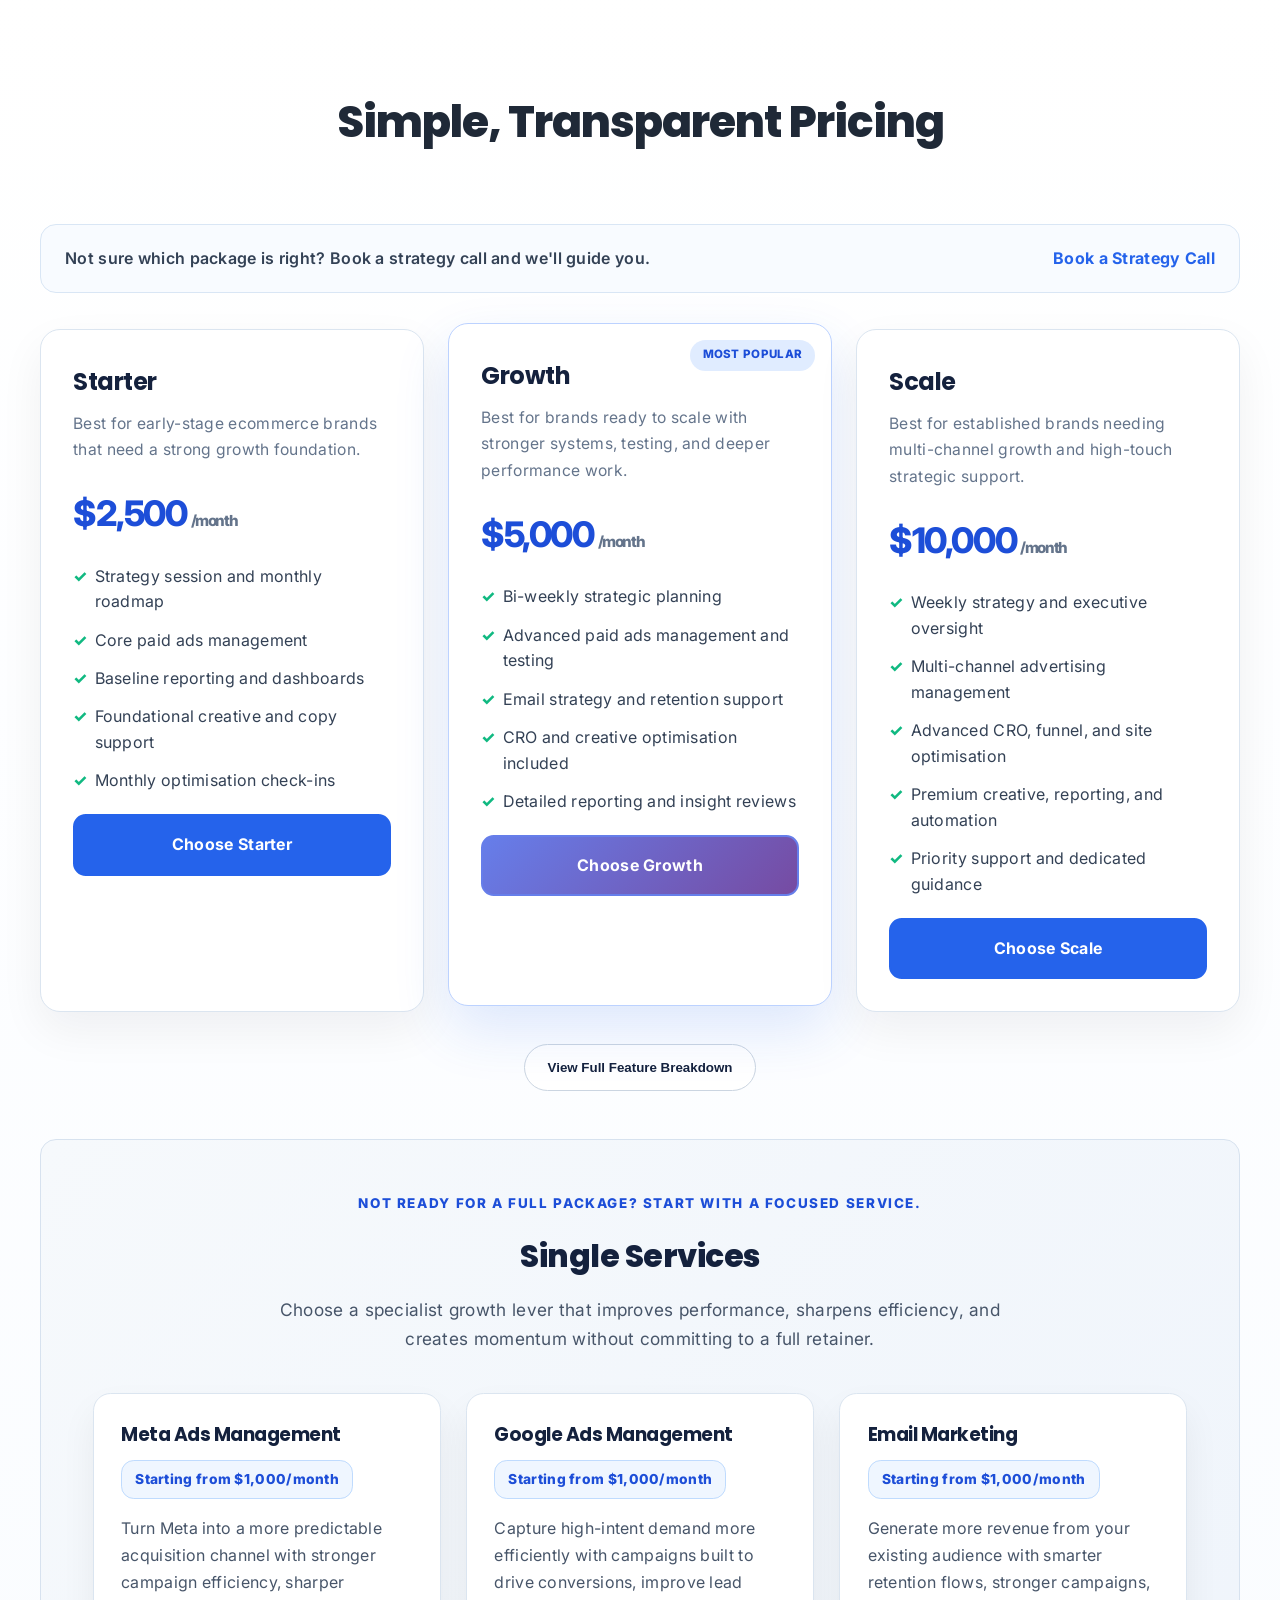
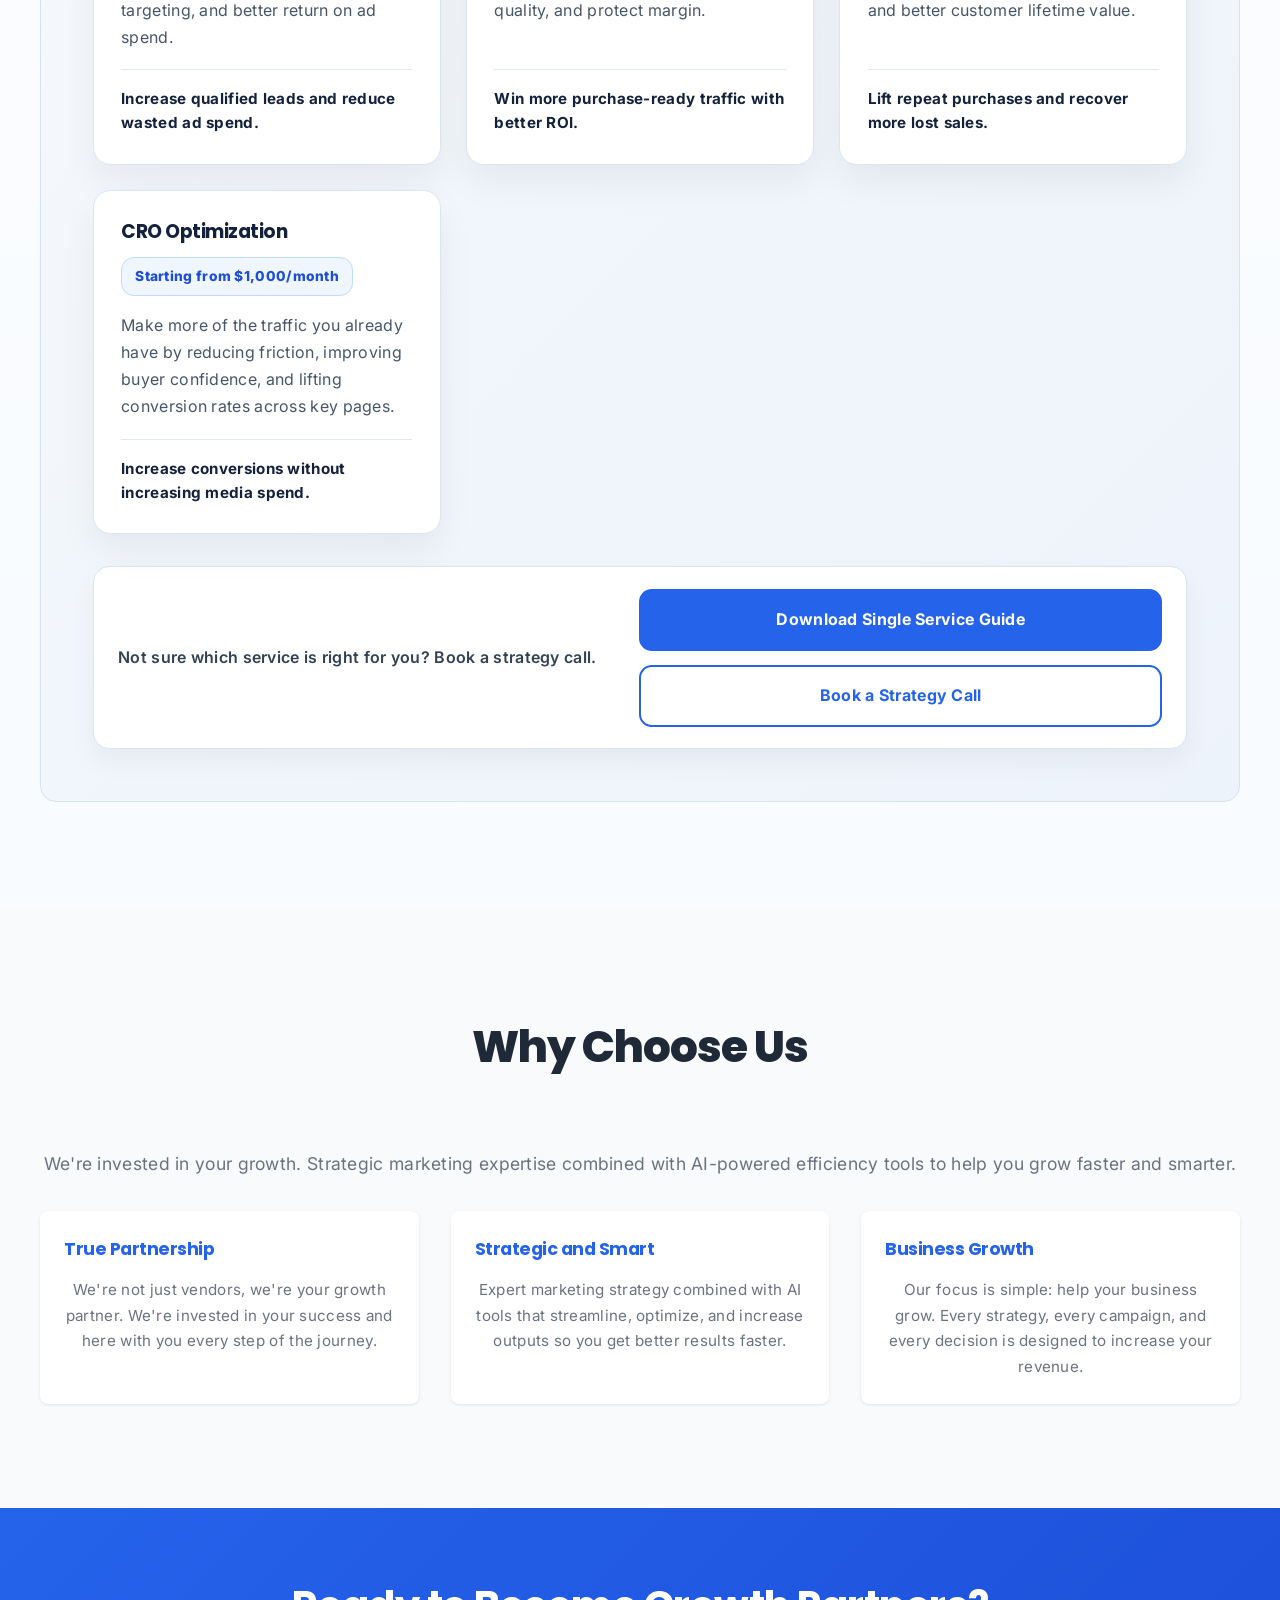
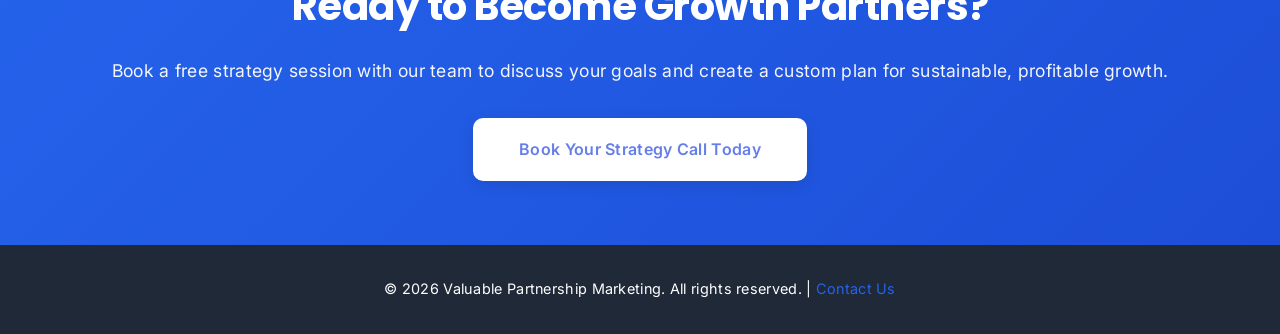
==== commit 157a5c72: "Rename service guide CTA" ====
--- a/index.html
+++ b/index.html
@@ -287,7 +287,7 @@
                 <div class="single-services-cta">
                     <p>Not sure which service is right for you? Book a strategy call.</p>
                     <div class="single-services-cta-actions">
-                        <a href="service-guide.pdf" class="package-cta" target="_blank" rel="noopener noreferrer">Download Full Service Guide</a>
+                        <a href="service-guide.pdf" class="package-cta" target="_blank" rel="noopener noreferrer">Download Single Service Guide</a>
                         <a href="#final-cta" class="package-cta package-cta-secondary">Book a Strategy Call</a>
                     </div>
                 </div>
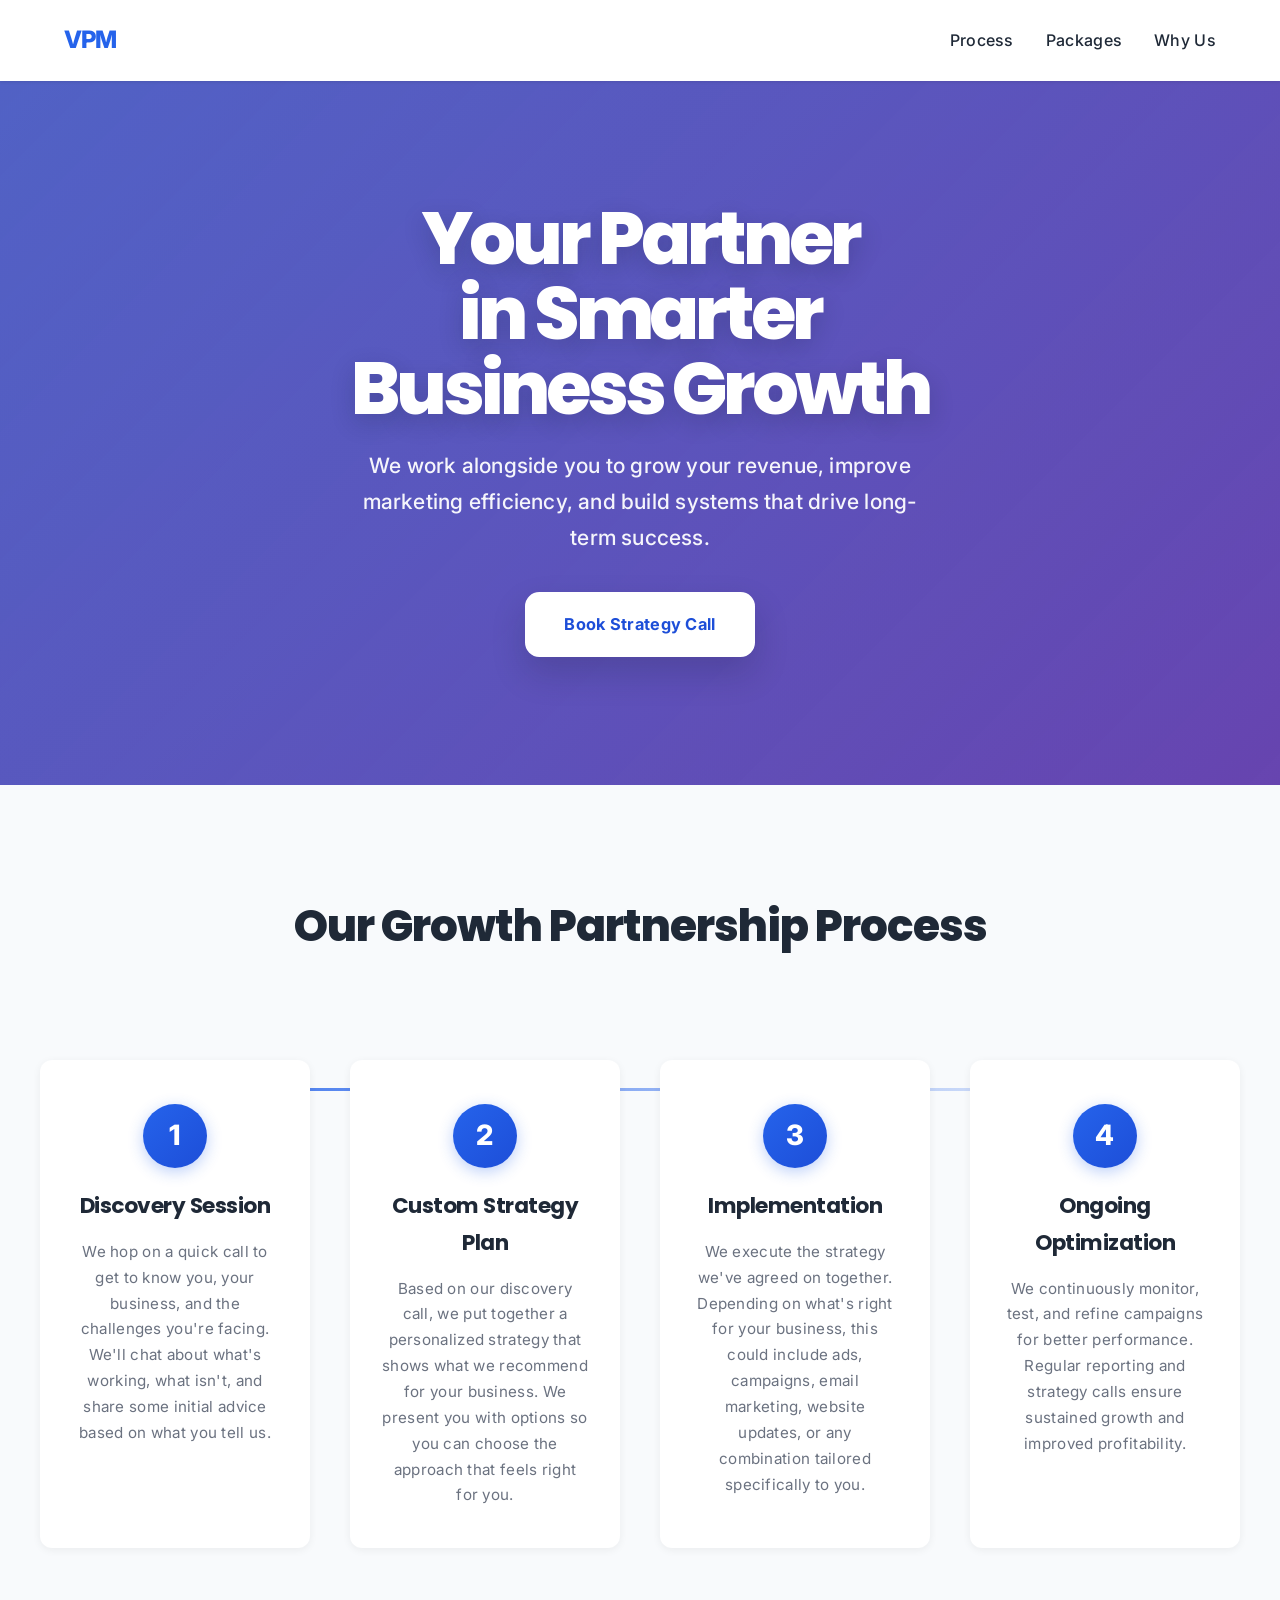
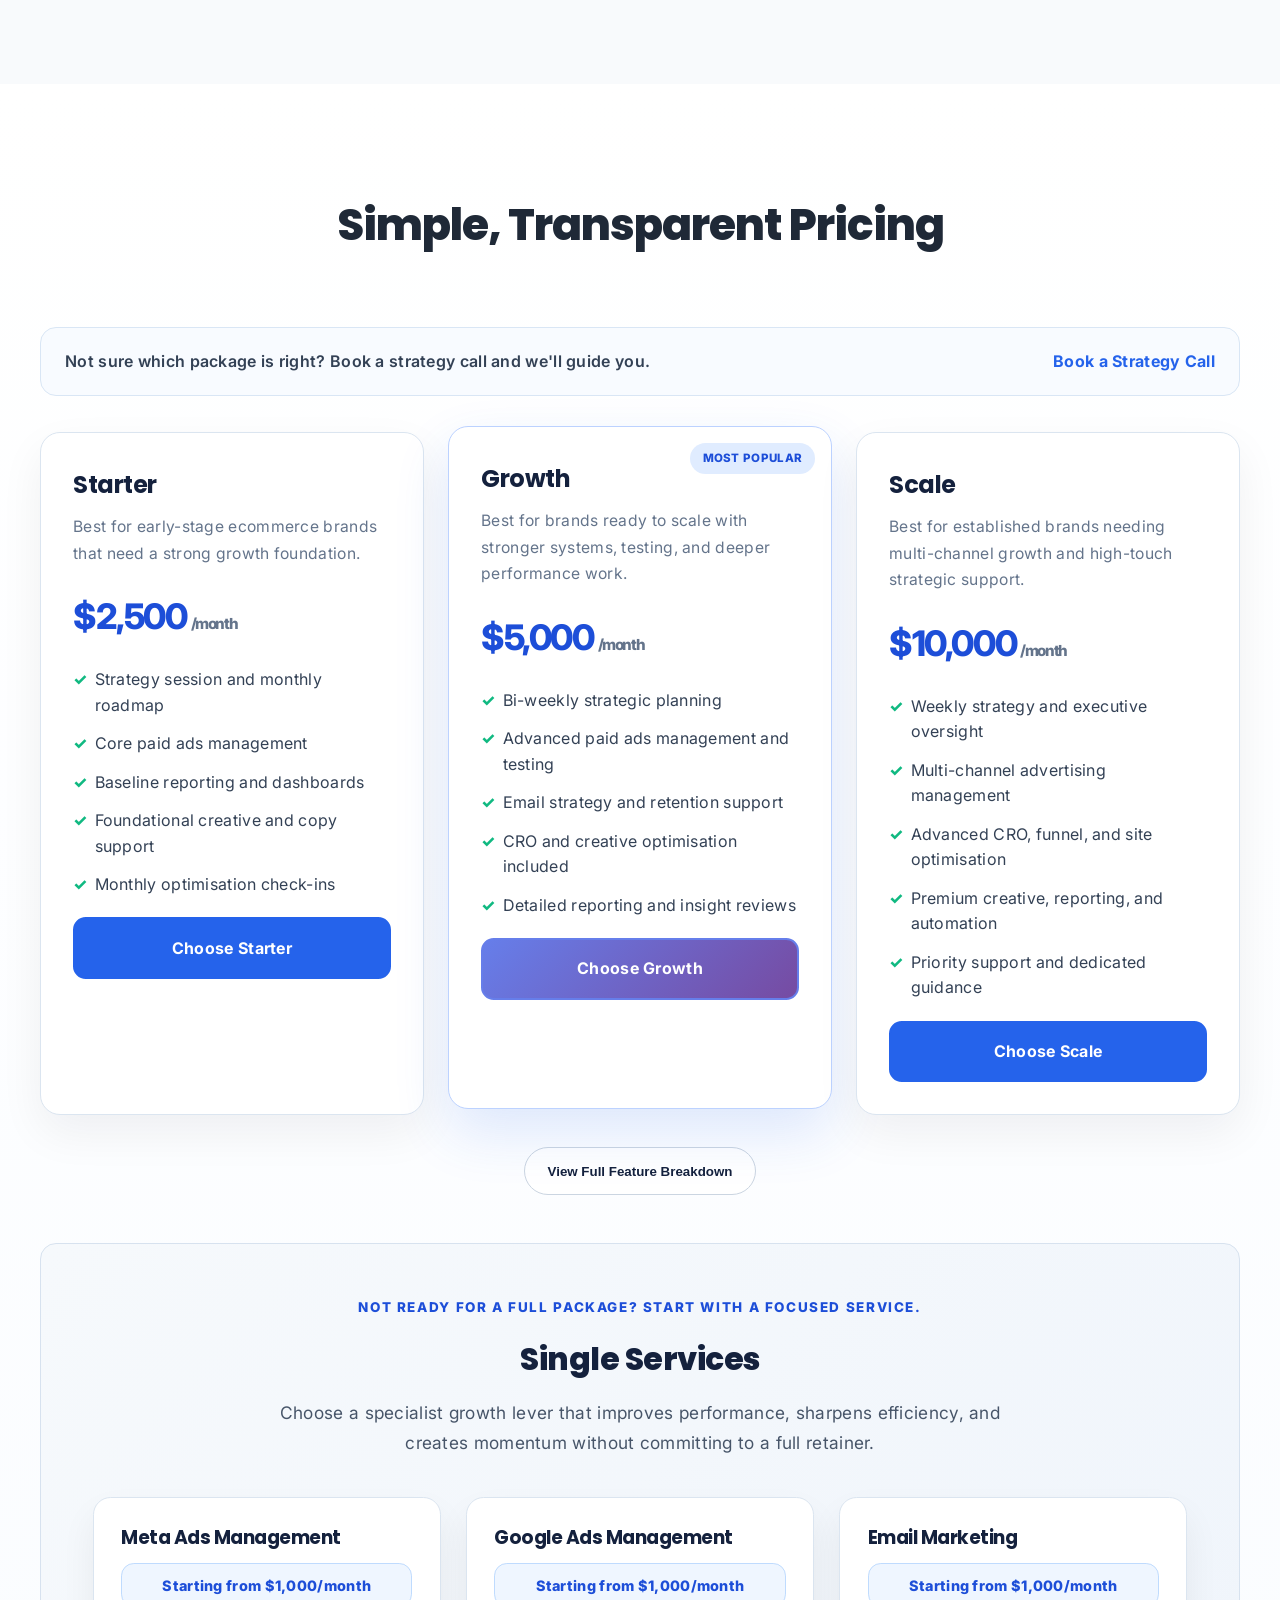
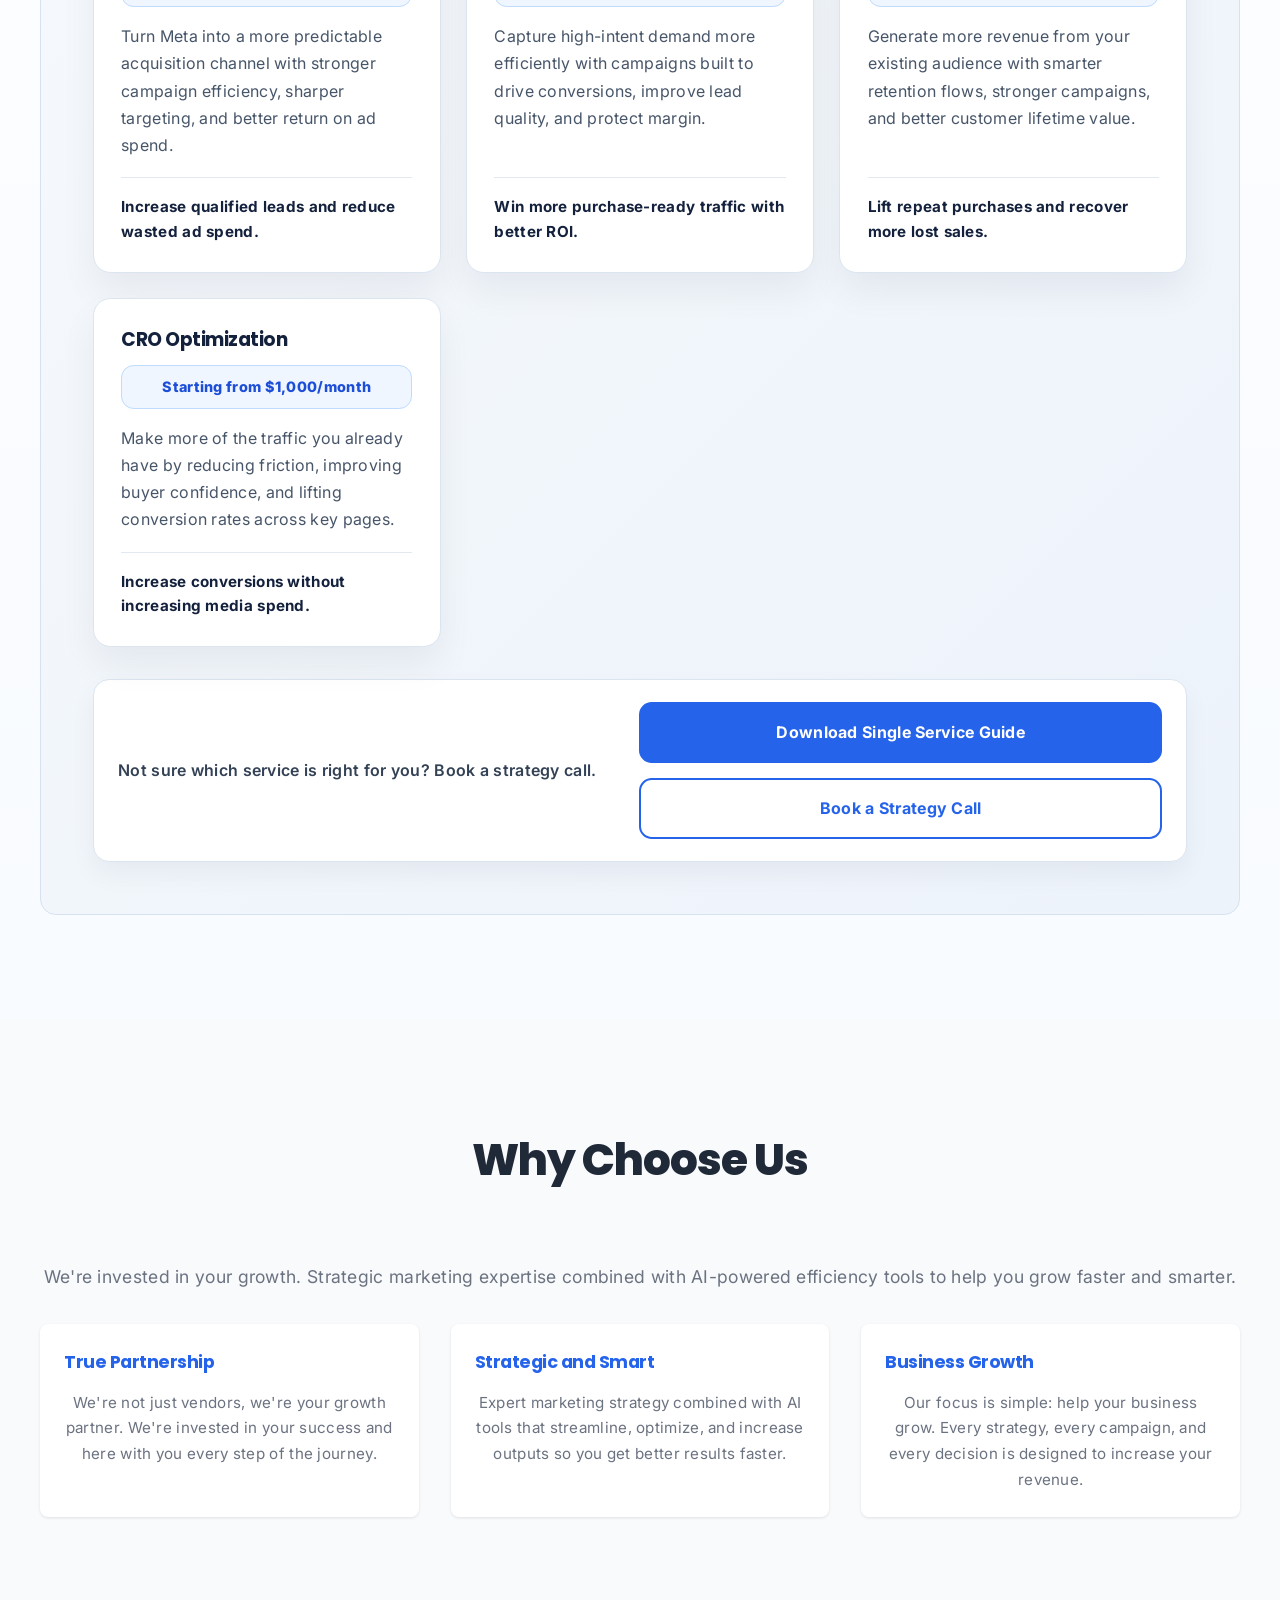
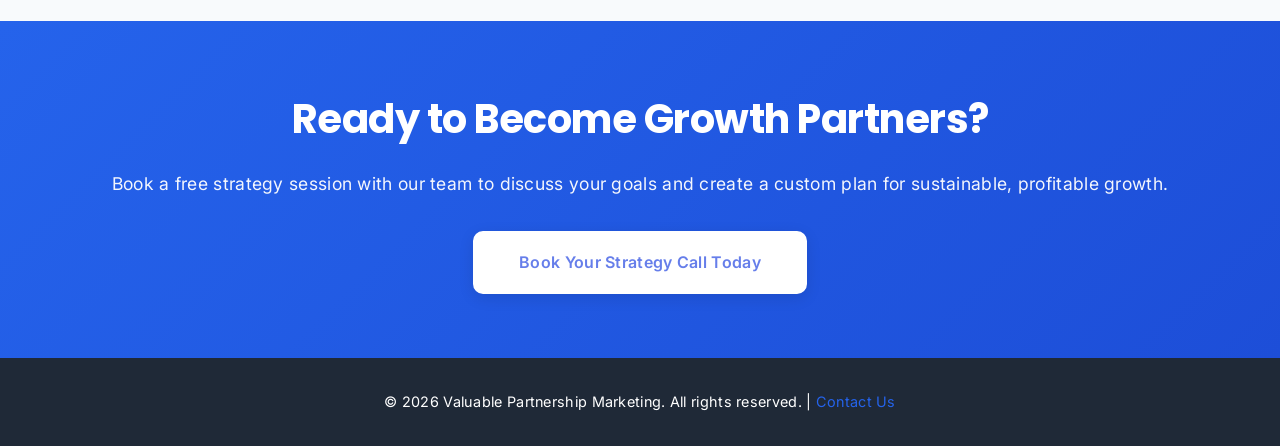
==== commit f8721edb: "Improve hero readability" ====
--- a/index.html
+++ b/index.html
@@ -21,9 +21,9 @@
 
     <section class="hero">
         <div class="hero-content">
-            <h1>Your Partner in Smarter Business Growth</h1>
-            <p>We work alongside you to grow your revenue, improve marketing efficiency, and build systems that drive long-term success.</p>
-            <a href="#final-cta" class="cta-button">Book Strategy Call</a>
+            <h1 class="hero-title">Your Partner in Smarter Business Growth</h1>
+            <p class="hero-subheadline">We work alongside you to grow your revenue, improve marketing efficiency, and build systems that drive long-term success.</p>
+            <a href="#final-cta" class="cta-button hero-cta">Book Strategy Call</a>
         </div>
     </section>
 
--- a/styles.css
+++ b/styles.css
@@ -77,31 +77,39 @@
 
 /* Hero Section */
 .hero {
-    background: linear-gradient(135deg, #667eea 0%, #764ba2 100%);
+    background:
+        linear-gradient(135deg, rgba(17, 24, 39, 0.18) 0%, rgba(17, 24, 39, 0.06) 100%),
+        linear-gradient(135deg, #5f72e8 0%, #6c47b8 100%);
     color: white;
-    padding: 8rem 1.5rem;
+    padding: 7.5rem 1.5rem 8rem;
     text-align: center;
 }
 
 .hero-content {
-    max-width: 800px;
+    max-width: 760px;
     margin: 0 auto;
 }
 
-.hero h1 {
-    font-size: 3.75rem;
-    margin-bottom: 1.75rem;
-    font-weight: 800;
-    line-height: 1.15;
-    letter-spacing: -1px;
-}
-
-.hero p {
-    font-size: 1.25rem;
-    margin-bottom: 2.5rem;
-    opacity: 0.95;
-    line-height: 1.9;
-    letter-spacing: 0.2px;
+.hero-title {
+    max-width: 13ch;
+    margin: 0 auto 1.4rem;
+    font-size: clamp(3rem, 6vw, 4.6rem);
+    font-weight: 800;
+    line-height: 1.02;
+    letter-spacing: -0.055em;
+    text-wrap: balance;
+    text-shadow: 0 8px 24px rgba(17, 24, 39, 0.2);
+}
+
+.hero-subheadline {
+    max-width: 620px;
+    margin: 0 auto 2.25rem;
+    font-size: clamp(1.08rem, 2vw, 1.32rem);
+    font-weight: 500;
+    color: rgba(255, 255, 255, 0.94);
+    line-height: 1.7;
+    letter-spacing: 0.01em;
+    text-wrap: pretty;
 }
 
 .cta-button {
@@ -119,6 +127,16 @@
     margin: 0 0.5rem;
     box-shadow: 0 4px 15px rgba(0, 0, 0, 0.1);
     letter-spacing: 0.3px;
+}
+
+.hero-cta {
+    min-width: 230px;
+    padding: 1.05rem 2.2rem;
+    border-radius: 0.9rem;
+    font-size: 1.02rem;
+    font-weight: 700;
+    color: #1d4ed8;
+    box-shadow: 0 16px 34px rgba(17, 24, 39, 0.18);
 }
 
 .cta-button:hover {
@@ -778,6 +796,7 @@
     align-items: flex-start;
     gap: 0.8rem;
     margin-bottom: 1rem;
+    width: 100%;
 }
 
 .single-service-top h4 {
@@ -788,19 +807,20 @@
 }
 
 .single-service-price {
-    display: inline-flex;
+    display: flex;
     align-items: center;
     justify-content: center;
-    max-width: 100%;
-    padding: 0.58rem 0.82rem;
+    width: 100%;
+    padding: 0.7rem 0.9rem;
     border-radius: 0.8rem;
     background: #eff6ff;
     color: #1d4ed8;
     border: 1px solid #bfdbfe;
-    font-size: 0.86rem;
-    font-weight: 800;
-    text-align: left;
+    font-size: 0.9rem;
+    font-weight: 800;
+    text-align: center;
     line-height: 1.35;
+    white-space: normal;
 }
 
 .single-service-card p {
@@ -1069,6 +1089,20 @@
 }
 
 @media (max-width: 768px) {
+    .hero {
+        padding: 6rem 1.25rem 6.5rem;
+    }
+
+    .hero-subheadline {
+        max-width: 34ch;
+        margin-bottom: 2rem;
+    }
+
+    .hero-cta {
+        width: 100%;
+        max-width: 320px;
+    }
+
     .pricing-helper {
         flex-direction: column;
         align-items: flex-start;
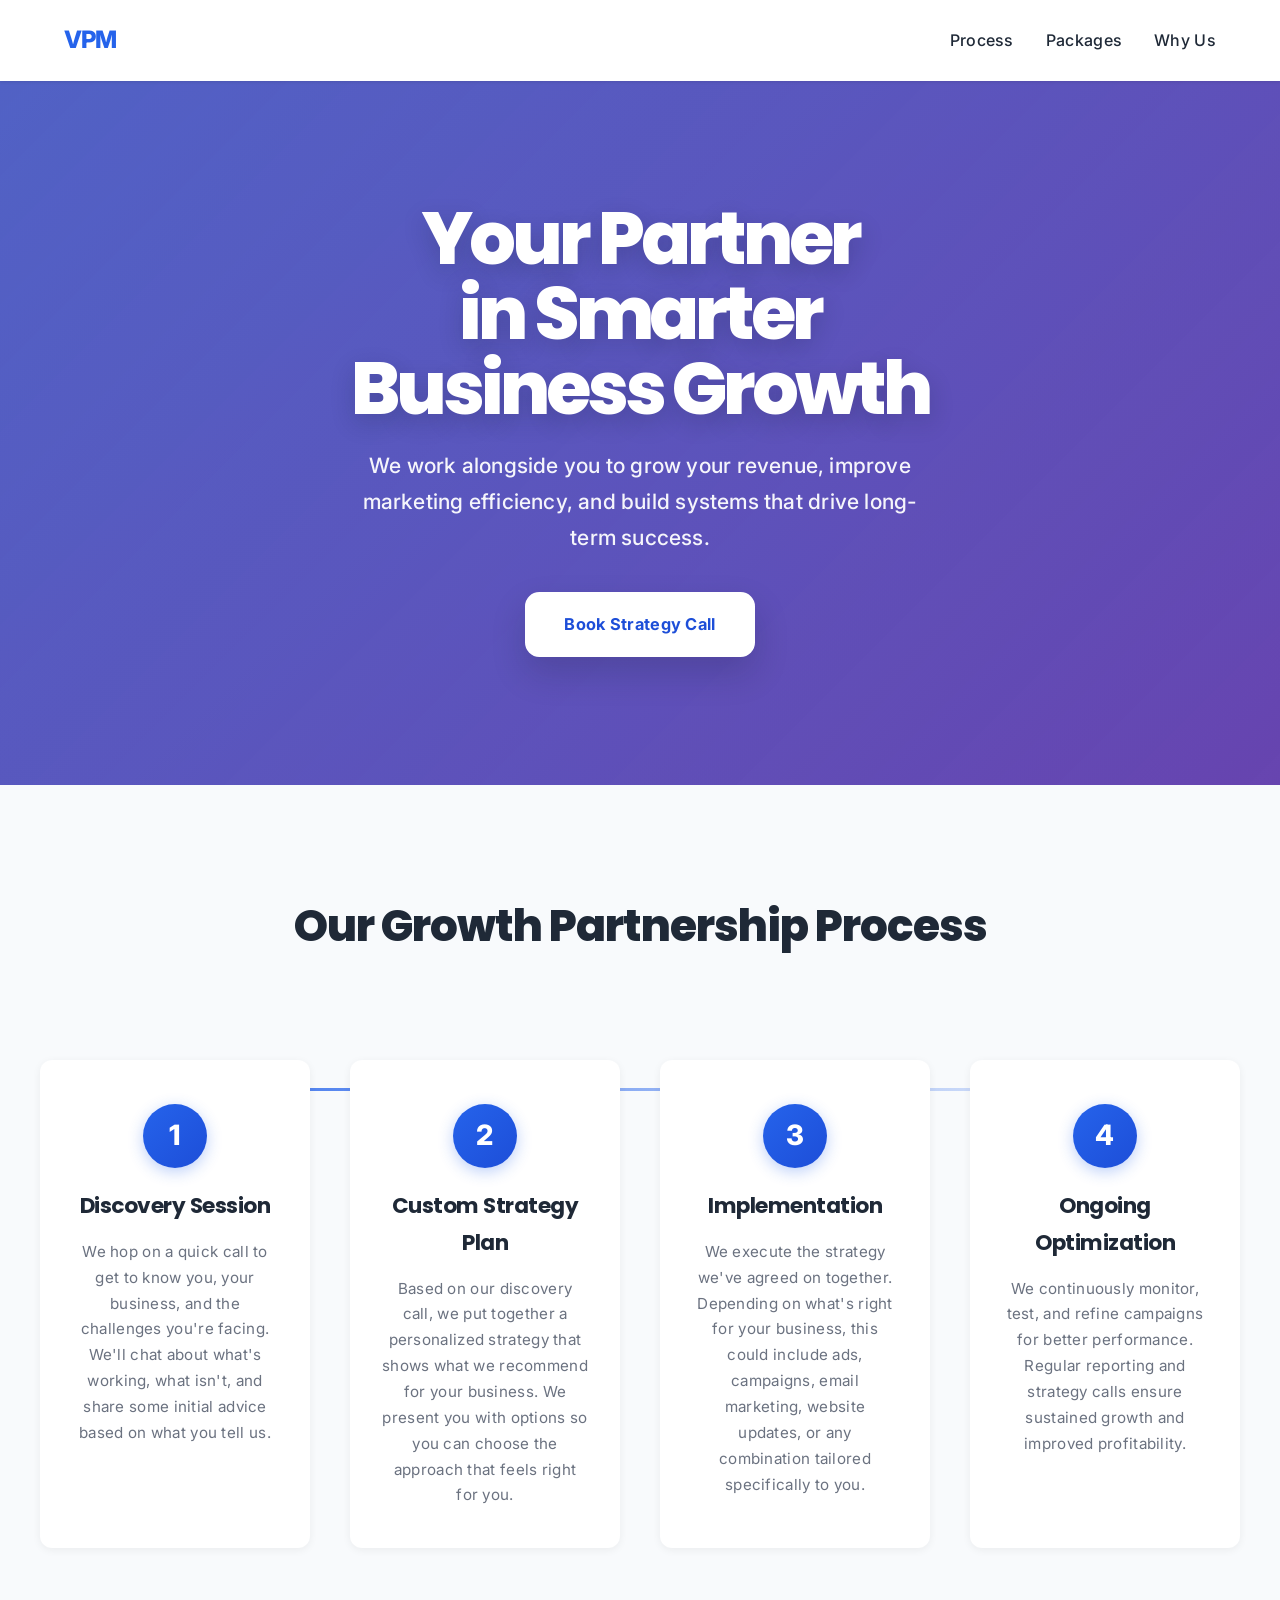
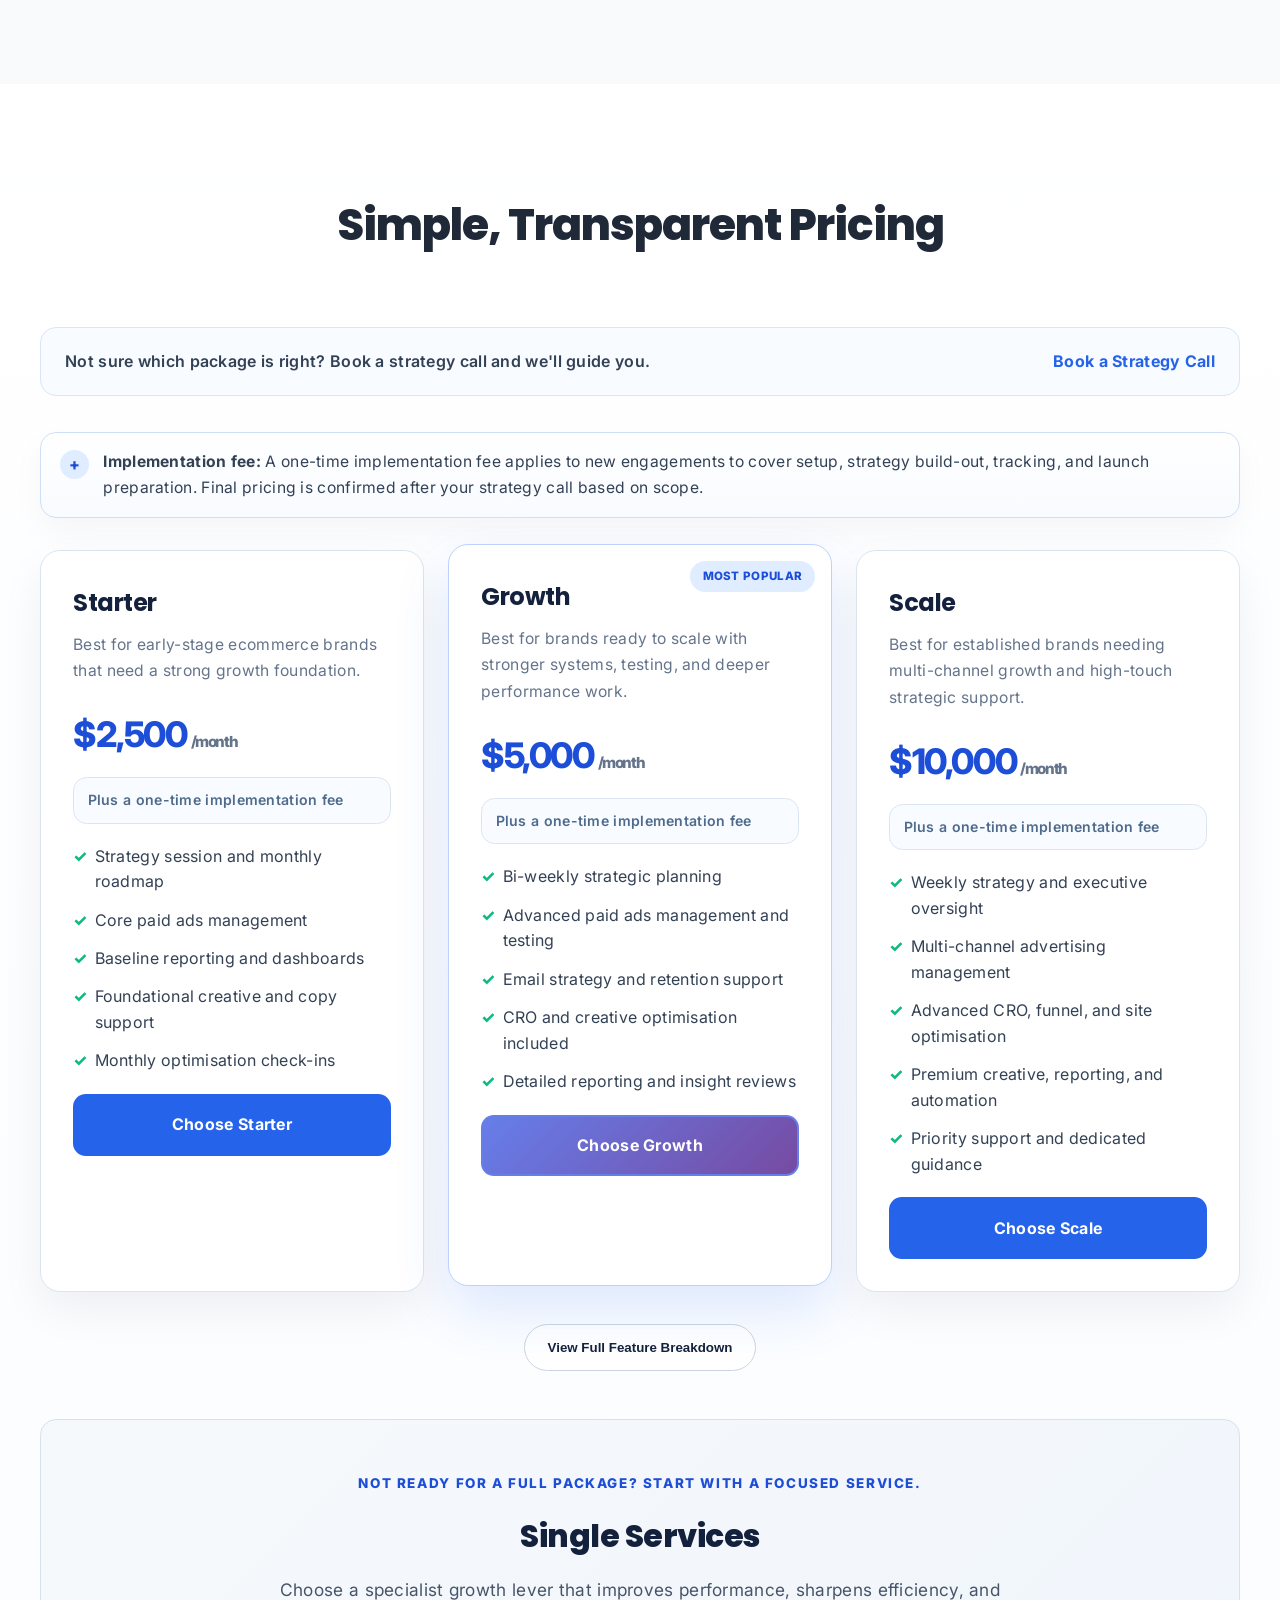
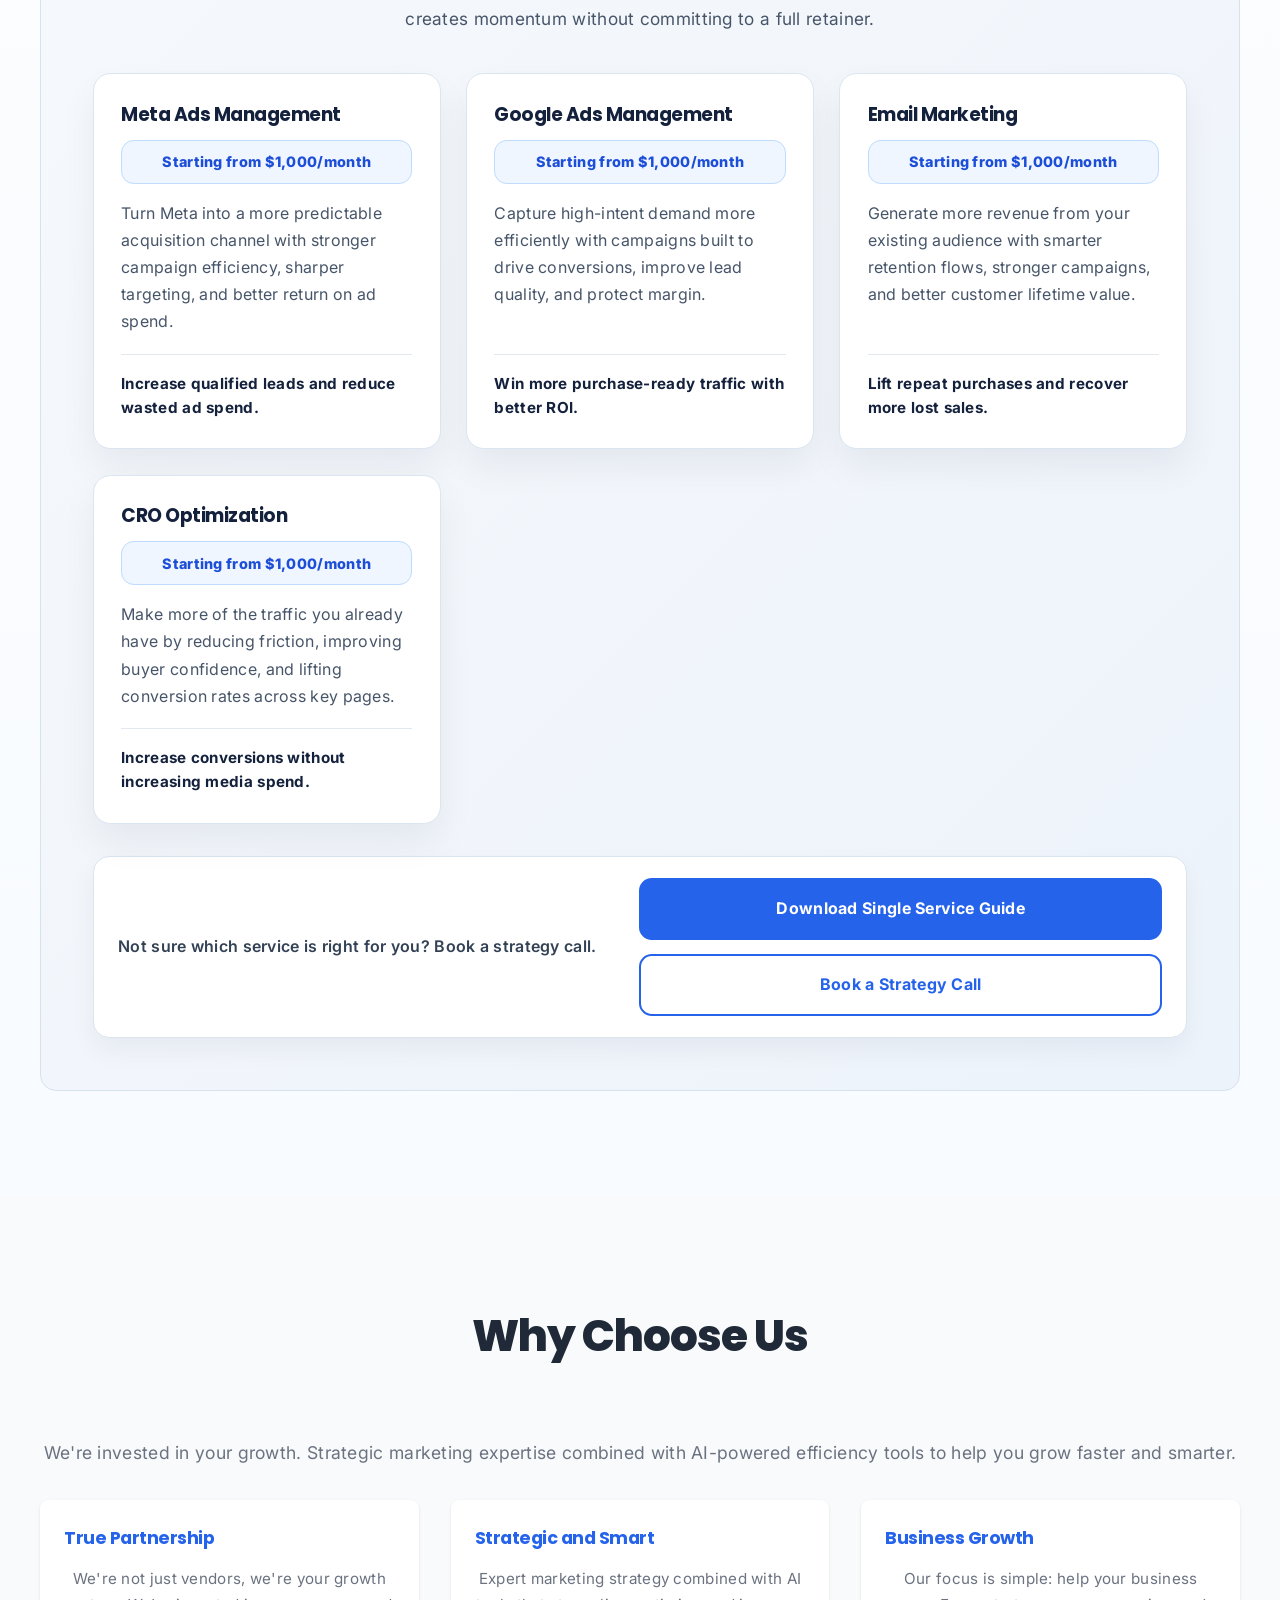
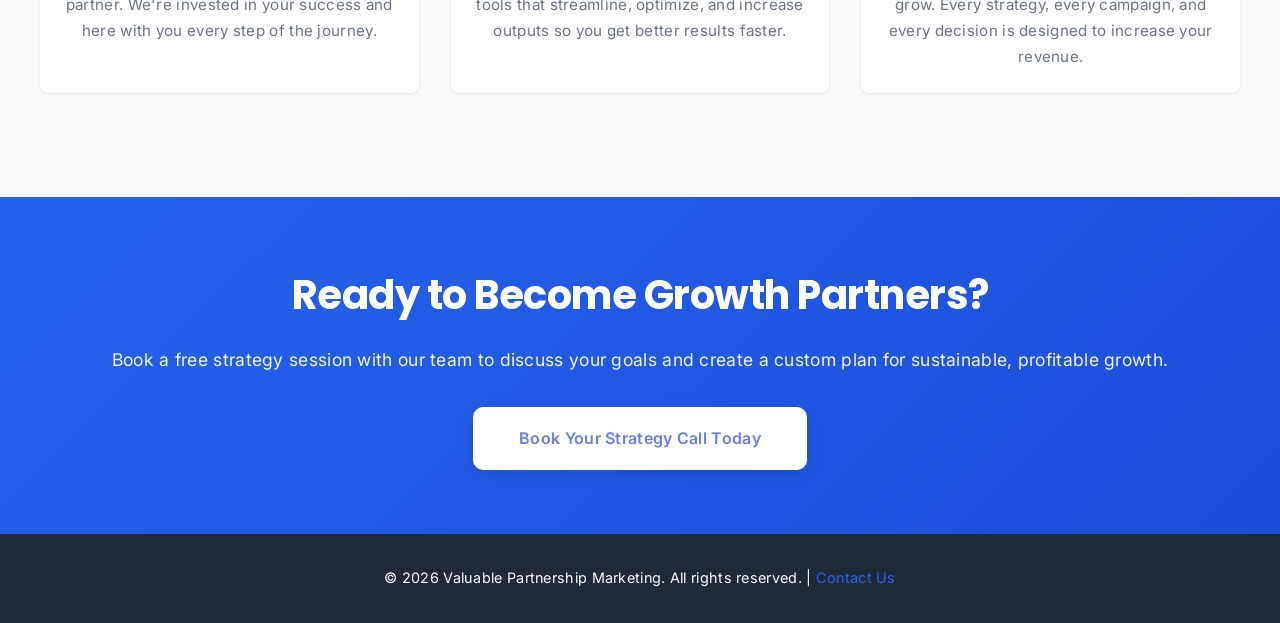
==== commit cdc29f32: "Add implementation fee to pricing" ====
--- a/index.html
+++ b/index.html
@@ -64,6 +64,10 @@
                 <a href="#final-cta" class="pricing-helper-link">Book a Strategy Call</a>
             </div>
 
+            <div class="implementation-note">
+                <p><strong>Implementation fee:</strong> A one-time implementation fee applies to new engagements to cover setup, strategy build-out, tracking, and launch preparation. Final pricing is confirmed after your strategy call based on scope.</p>
+            </div>
+
             <div class="pricing-overview">
                 <article class="pricing-card">
                     <div class="pricing-card-header">
@@ -71,6 +75,7 @@
                         <p class="pricing-card-audience">Best for early-stage ecommerce brands that need a strong growth foundation.</p>
                     </div>
                     <div class="pricing-card-price">$2,500<span>/month</span></div>
+                    <p class="pricing-card-fee">Plus a one-time implementation fee</p>
                     <ul class="pricing-card-benefits">
                         <li>Strategy session and monthly roadmap</li>
                         <li>Core paid ads management</li>
@@ -88,6 +93,7 @@
                         <p class="pricing-card-audience">Best for brands ready to scale with stronger systems, testing, and deeper performance work.</p>
                     </div>
                     <div class="pricing-card-price">$5,000<span>/month</span></div>
+                    <p class="pricing-card-fee">Plus a one-time implementation fee</p>
                     <ul class="pricing-card-benefits">
                         <li>Bi-weekly strategic planning</li>
                         <li>Advanced paid ads management and testing</li>
@@ -104,6 +110,7 @@
                         <p class="pricing-card-audience">Best for established brands needing multi-channel growth and high-touch strategic support.</p>
                     </div>
                     <div class="pricing-card-price">$10,000<span>/month</span></div>
+                    <p class="pricing-card-fee">Plus a one-time implementation fee</p>
                     <ul class="pricing-card-benefits">
                         <li>Weekly strategy and executive oversight</li>
                         <li>Multi-channel advertising management</li>
@@ -150,6 +157,13 @@
                                 <td>Bi-weekly</td>
                                 <td>Weekly</td>
                                 <td>Custom</td>
+                            </tr>
+                            <tr>
+                                <td><span class="feature-label">Implementation fee</span><button type="button" class="info-dot" aria-label="Implementation fee info" data-tooltip="A one-time onboarding and implementation fee covering setup, strategy build-out, systems, tracking, and launch preparation.">i</button></td>
+                                <td>One-time</td>
+                                <td>One-time</td>
+                                <td>One-time</td>
+                                <td>Scope-based</td>
                             </tr>
 
                             <tr class="category-row">
--- a/styles.css
+++ b/styles.css
@@ -291,6 +291,40 @@
     white-space: nowrap;
 }
 
+.implementation-note {
+    display: flex;
+    align-items: flex-start;
+    gap: 0.9rem;
+    padding: 1rem 1.2rem;
+    margin-bottom: 2rem;
+    background: linear-gradient(180deg, #ffffff 0%, #f8fbff 100%);
+    border: 1px solid #cfe0f5;
+    border-radius: 1rem;
+    box-shadow: 0 14px 34px rgba(15, 23, 42, 0.04);
+}
+
+.implementation-note::before {
+    content: "+";
+    flex-shrink: 0;
+    display: inline-flex;
+    align-items: center;
+    justify-content: center;
+    width: 1.8rem;
+    height: 1.8rem;
+    margin-top: 0.05rem;
+    border-radius: 999px;
+    background: #e0ecff;
+    color: #1d4ed8;
+    font-size: 1rem;
+    font-weight: 800;
+}
+
+.implementation-note p {
+    color: #334155;
+    font-size: 0.98rem;
+    line-height: 1.65;
+}
+
 .pricing-overview {
     display: grid;
     grid-template-columns: repeat(3, minmax(0, 1fr));
@@ -352,6 +386,17 @@
     font-size: 0.95rem;
     color: #64748b;
     margin-left: 0.25rem;
+}
+
+.pricing-card-fee {
+    margin-top: -0.5rem;
+    padding: 0.65rem 0.85rem;
+    border-radius: 0.85rem;
+    background: #f8fbff;
+    border: 1px solid #dbe5f0;
+    color: #4f6b8b;
+    font-size: 0.88rem;
+    font-weight: 600;
 }
 
 .pricing-card-benefits {
@@ -1108,6 +1153,10 @@
         align-items: flex-start;
     }
 
+    .implementation-note {
+        padding: 1rem;
+    }
+
     .pricing-overview {
         grid-template-columns: 1fr;
     }
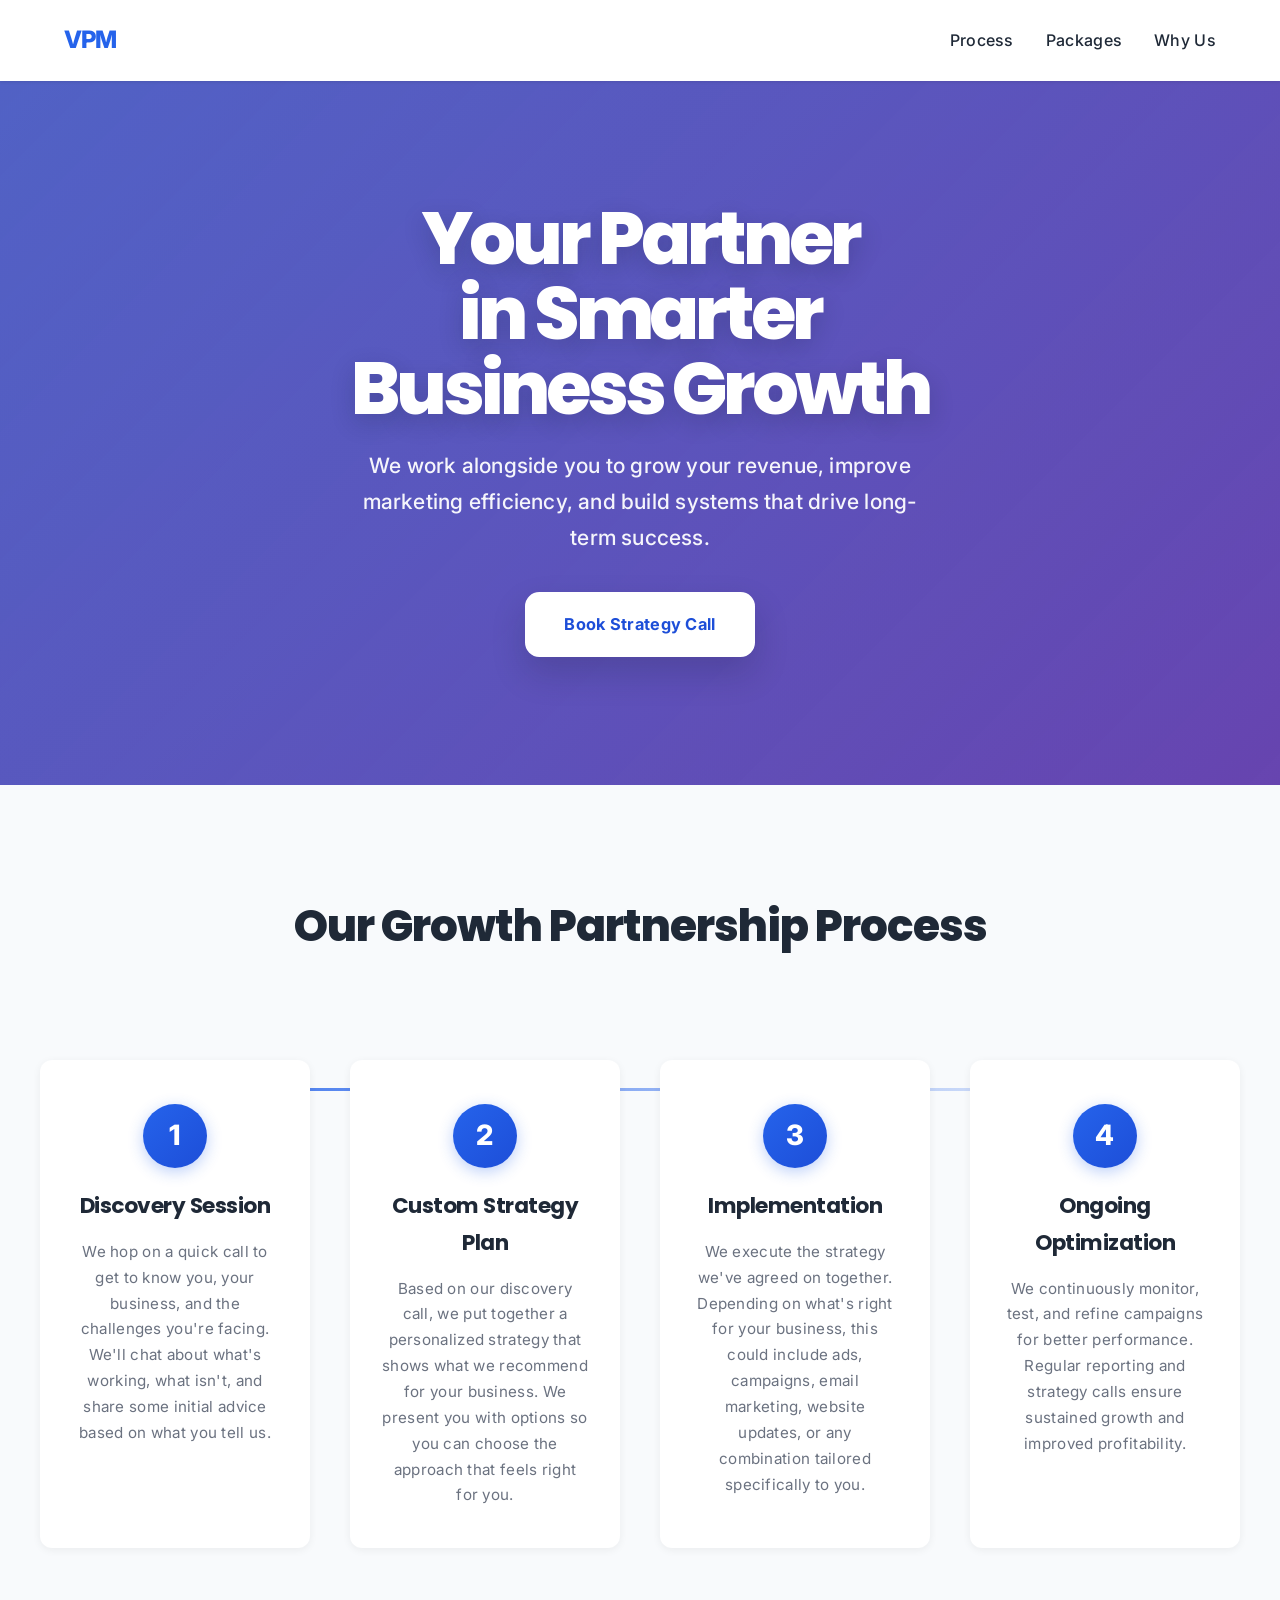
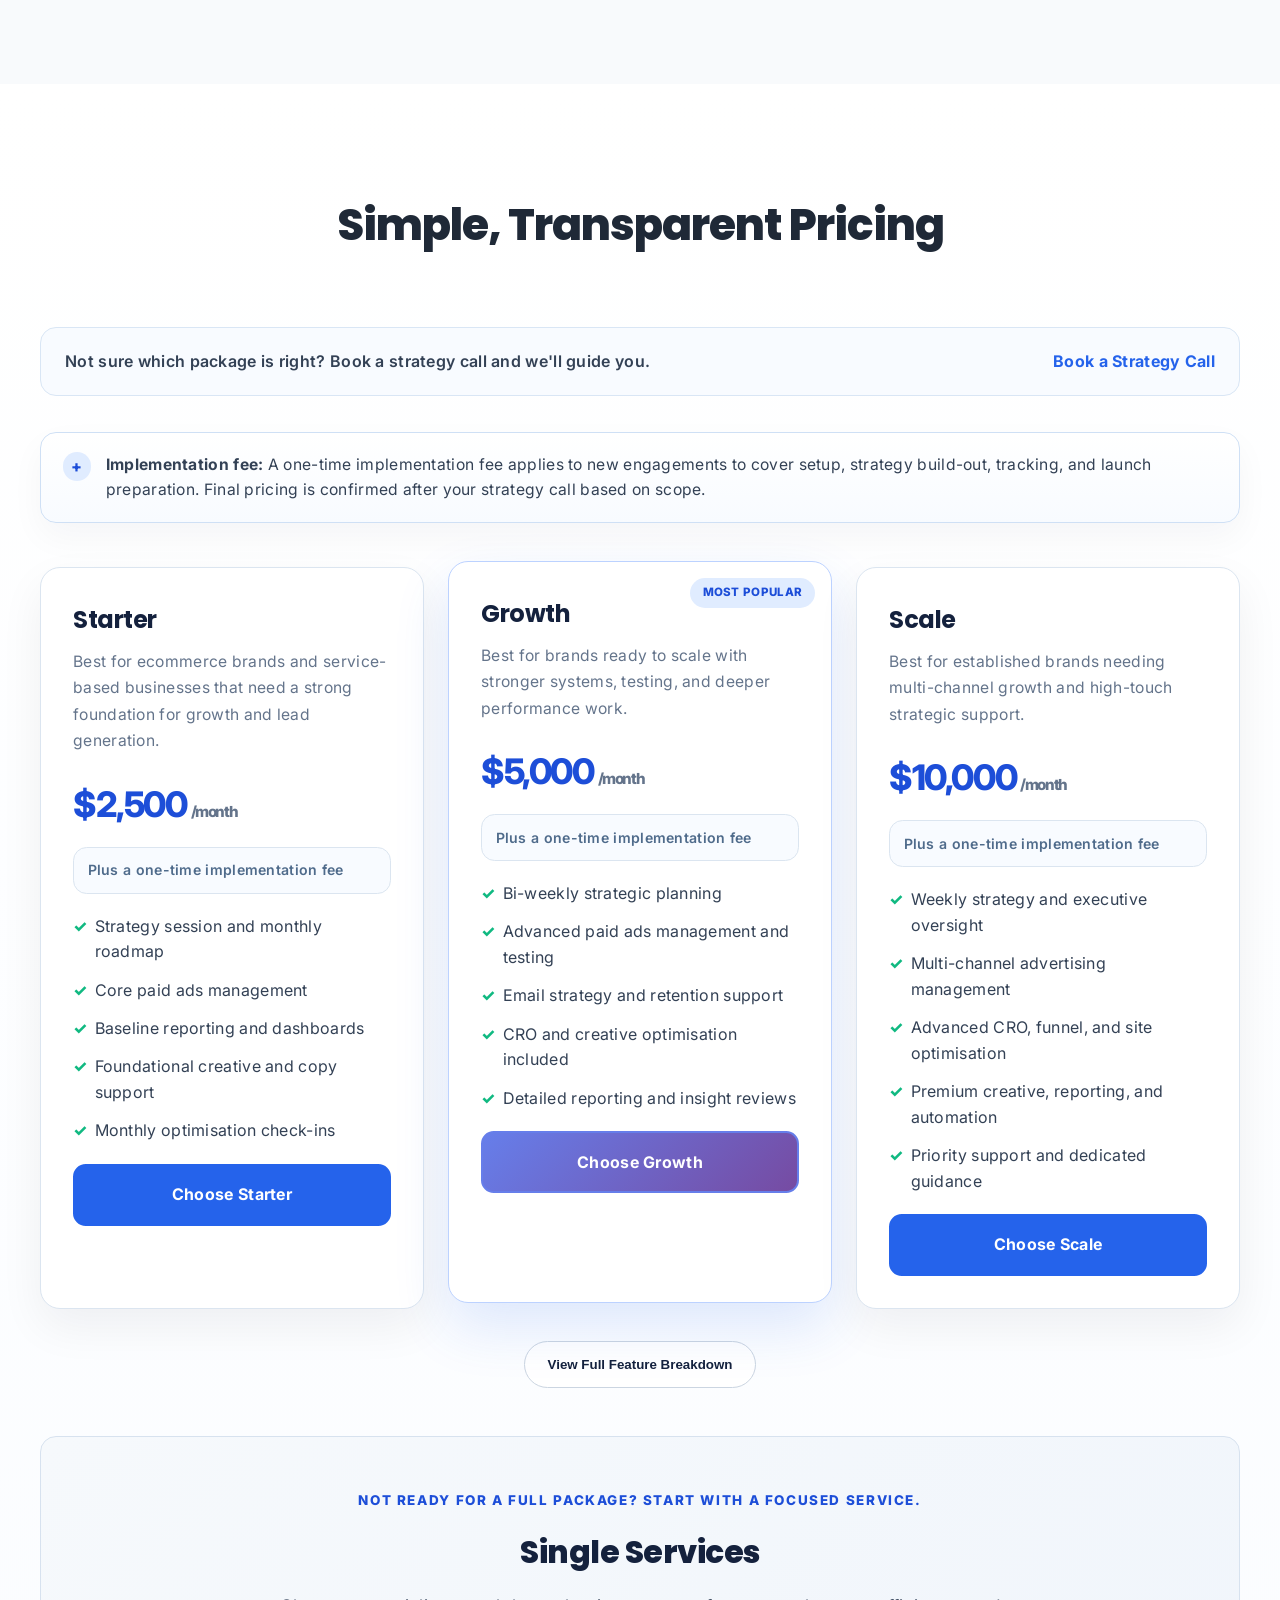
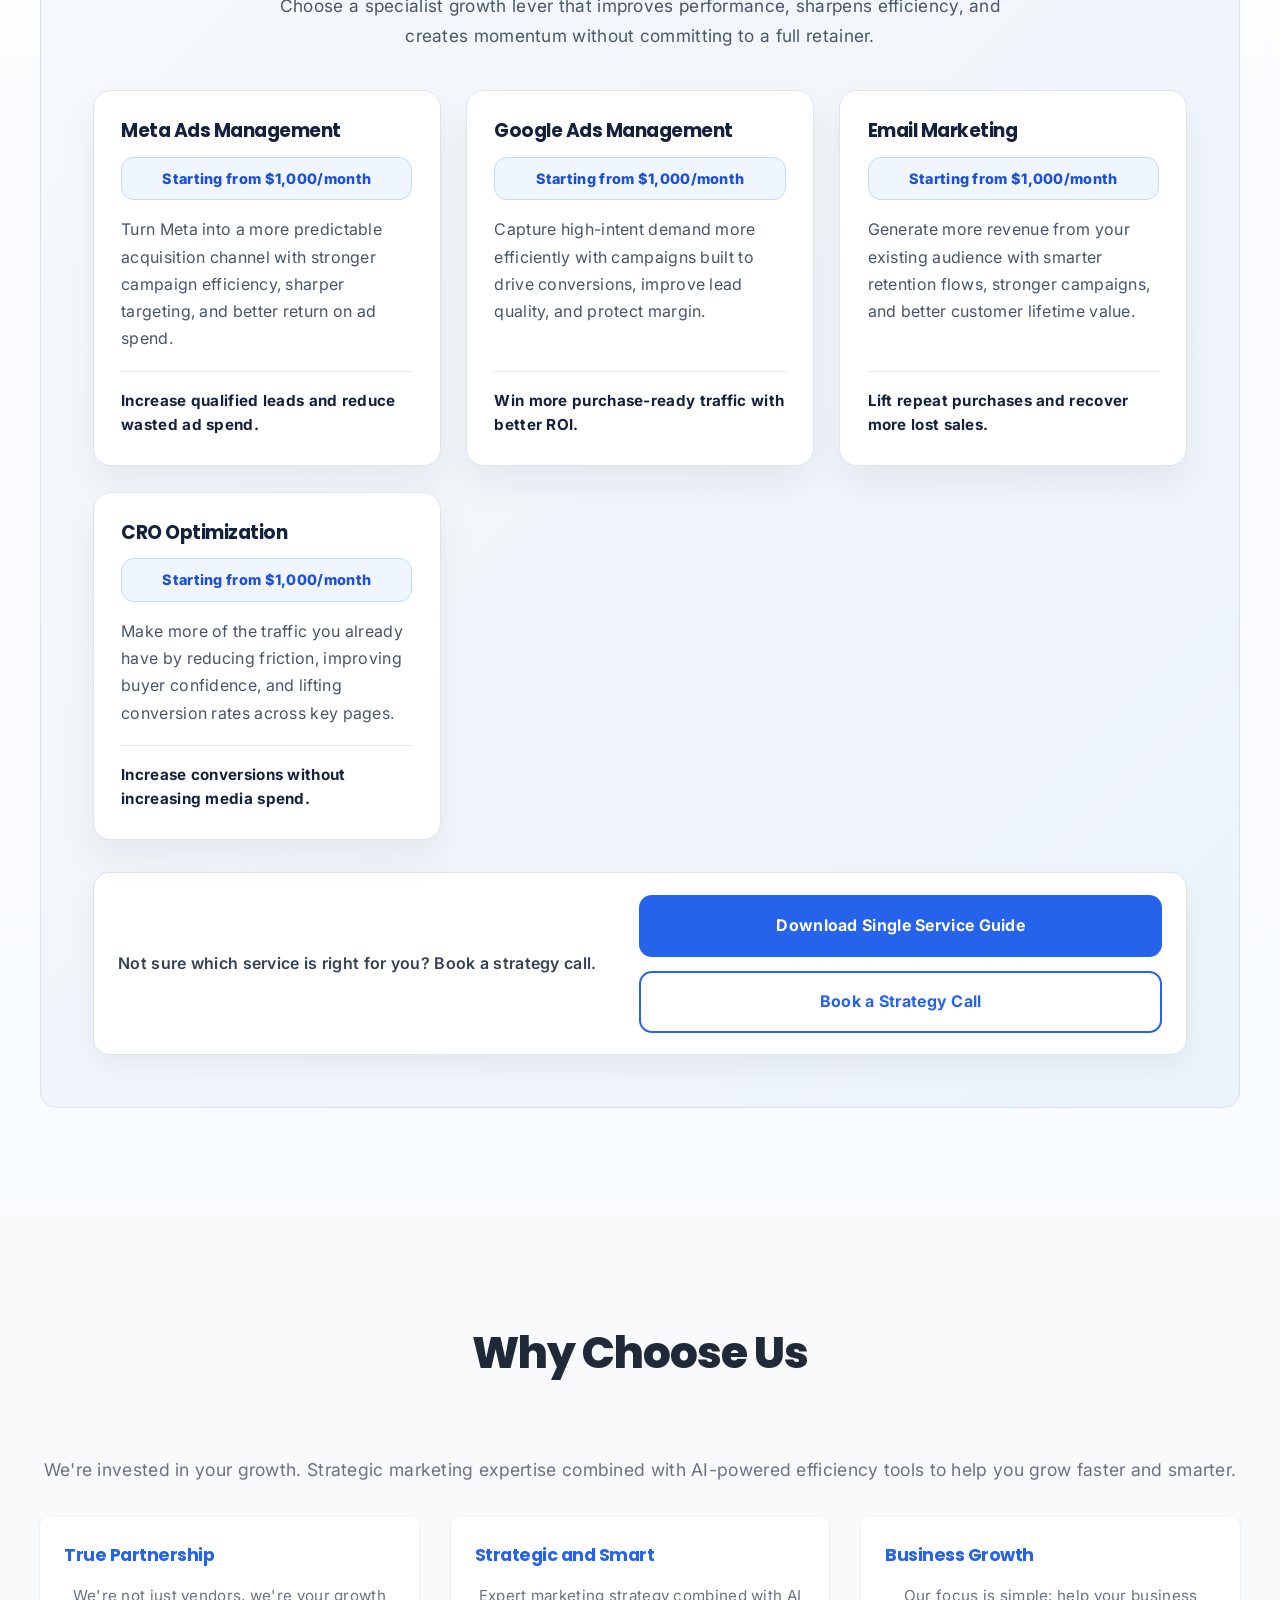
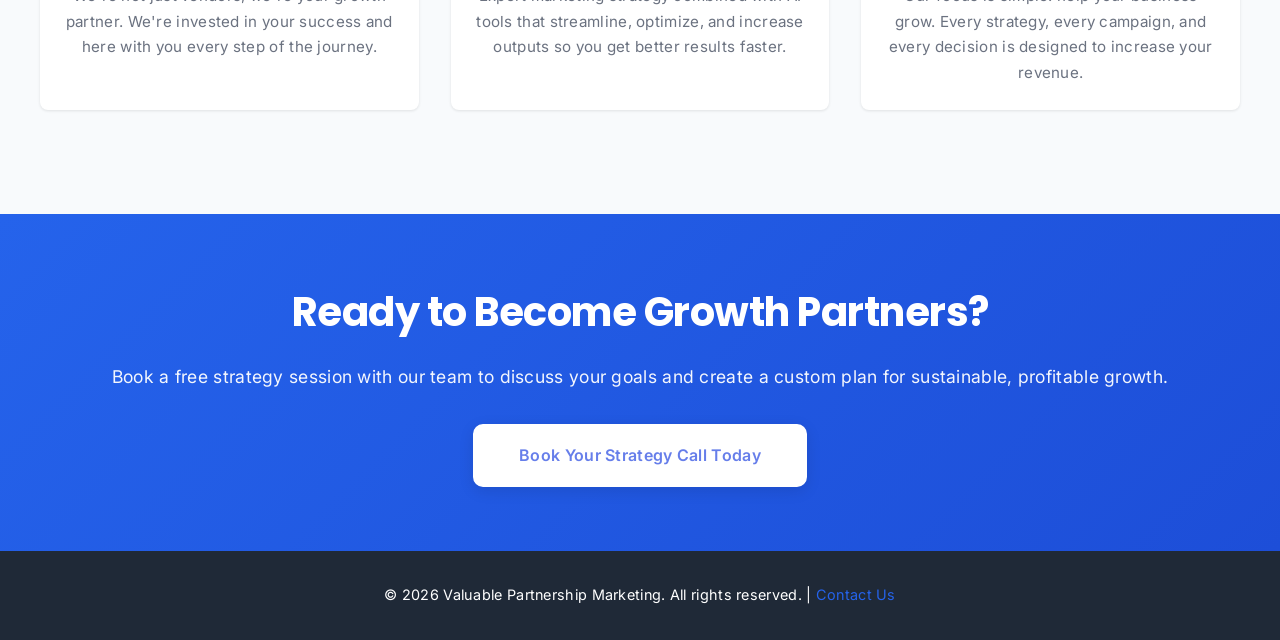
==== commit e348d595: "Broaden starter package audience copy" ====
--- a/index.html
+++ b/index.html
@@ -72,7 +72,7 @@
                 <article class="pricing-card">
                     <div class="pricing-card-header">
                         <h3>Starter</h3>
-                        <p class="pricing-card-audience">Best for early-stage ecommerce brands that need a strong growth foundation.</p>
+                        <p class="pricing-card-audience">Best for ecommerce brands and service-based businesses that need a strong foundation for growth and lead generation.</p>
                     </div>
                     <div class="pricing-card-price">$2,500<span>/month</span></div>
                     <p class="pricing-card-fee">Plus a one-time implementation fee</p>
--- a/styles.css
+++ b/styles.css
@@ -295,8 +295,8 @@
     display: flex;
     align-items: flex-start;
     gap: 0.9rem;
-    padding: 1rem 1.2rem;
-    margin-bottom: 2rem;
+    padding: 1.15rem 1.35rem;
+    margin-bottom: 2.75rem;
     background: linear-gradient(180deg, #ffffff 0%, #f8fbff 100%);
     border: 1px solid #cfe0f5;
     border-radius: 1rem;
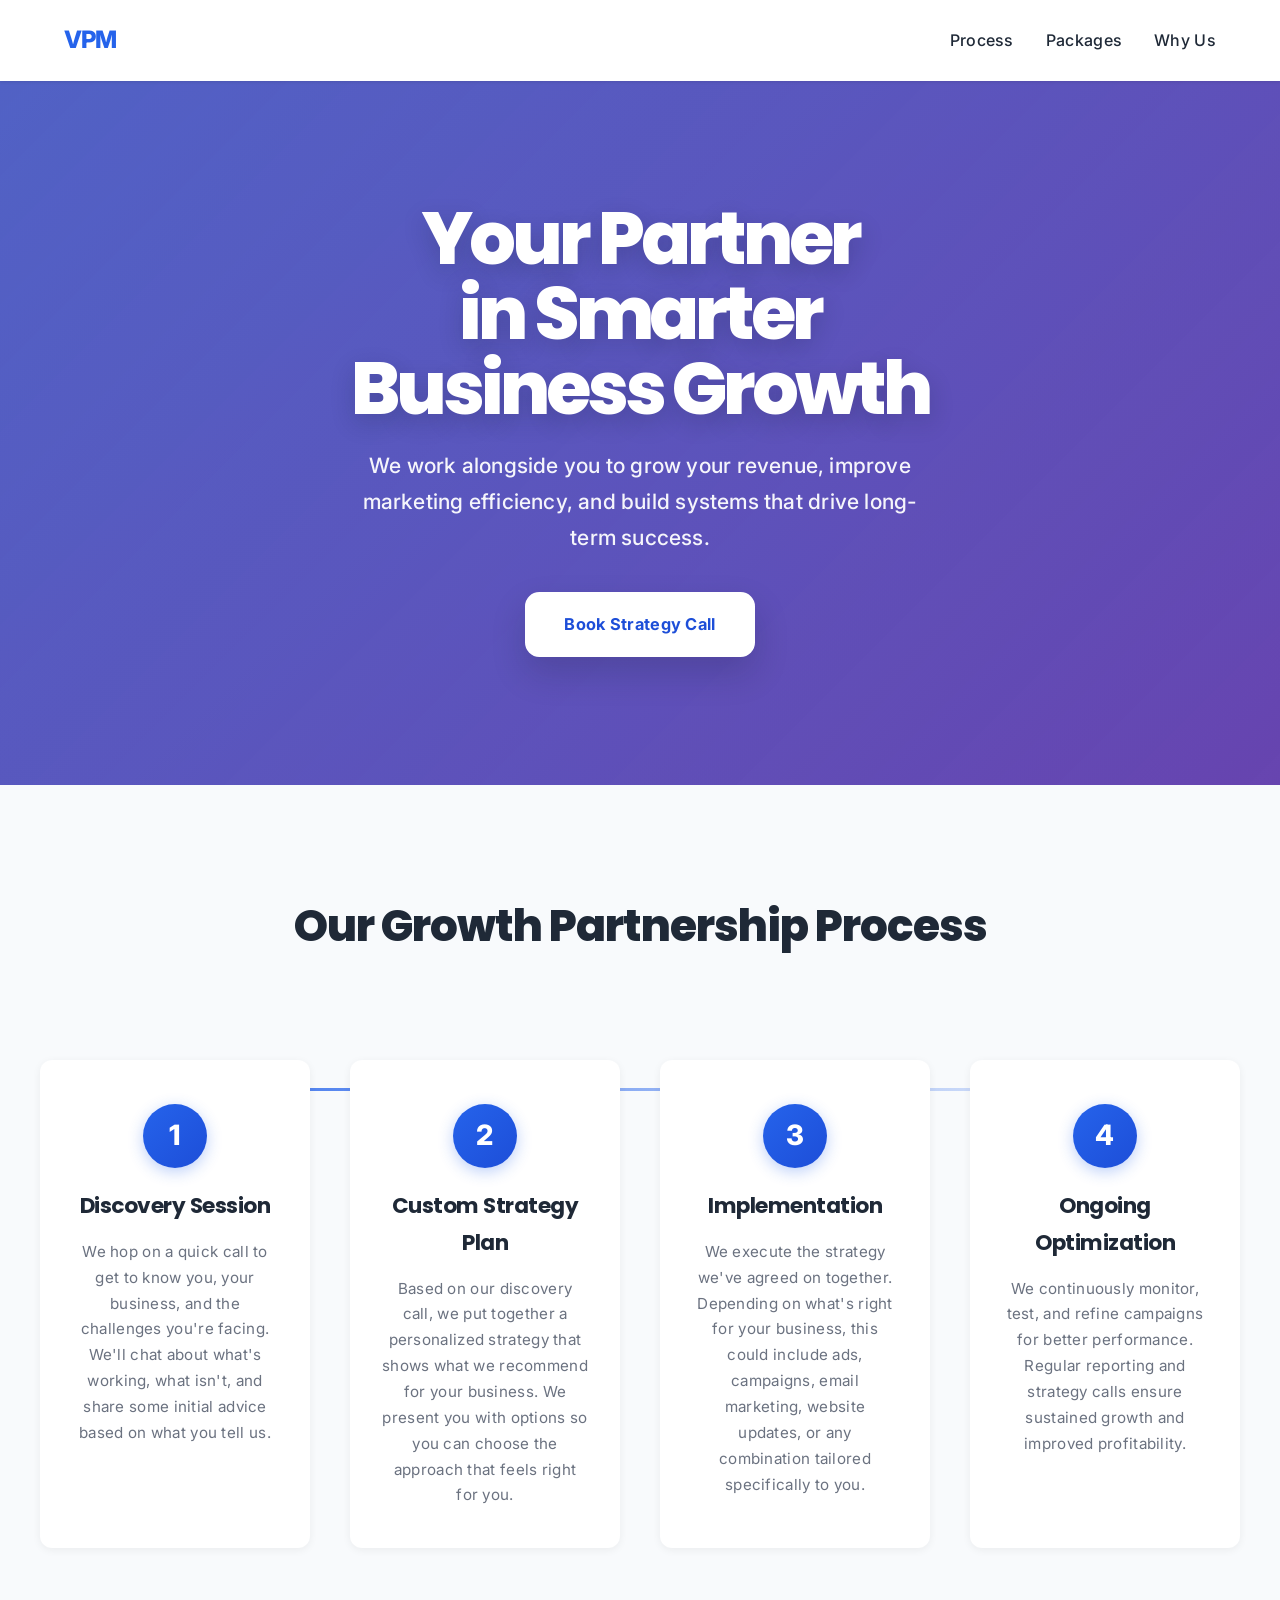
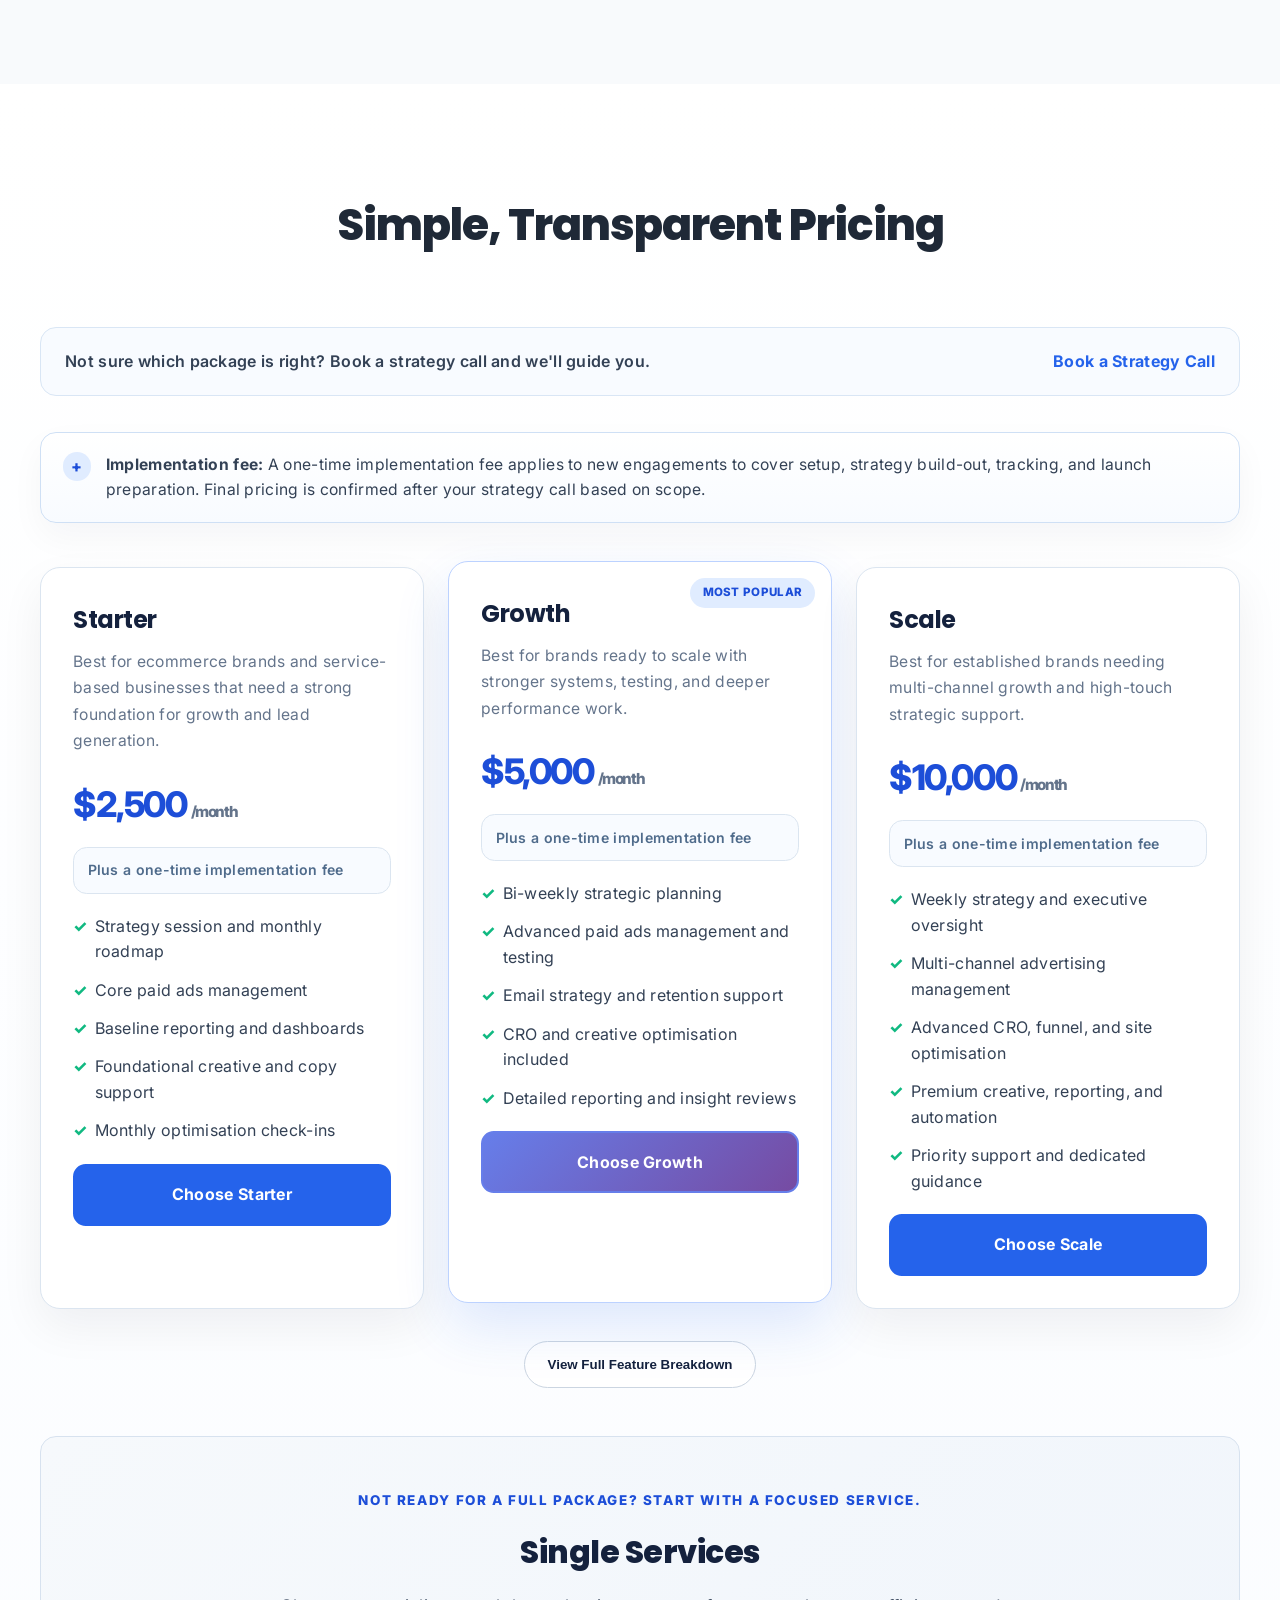
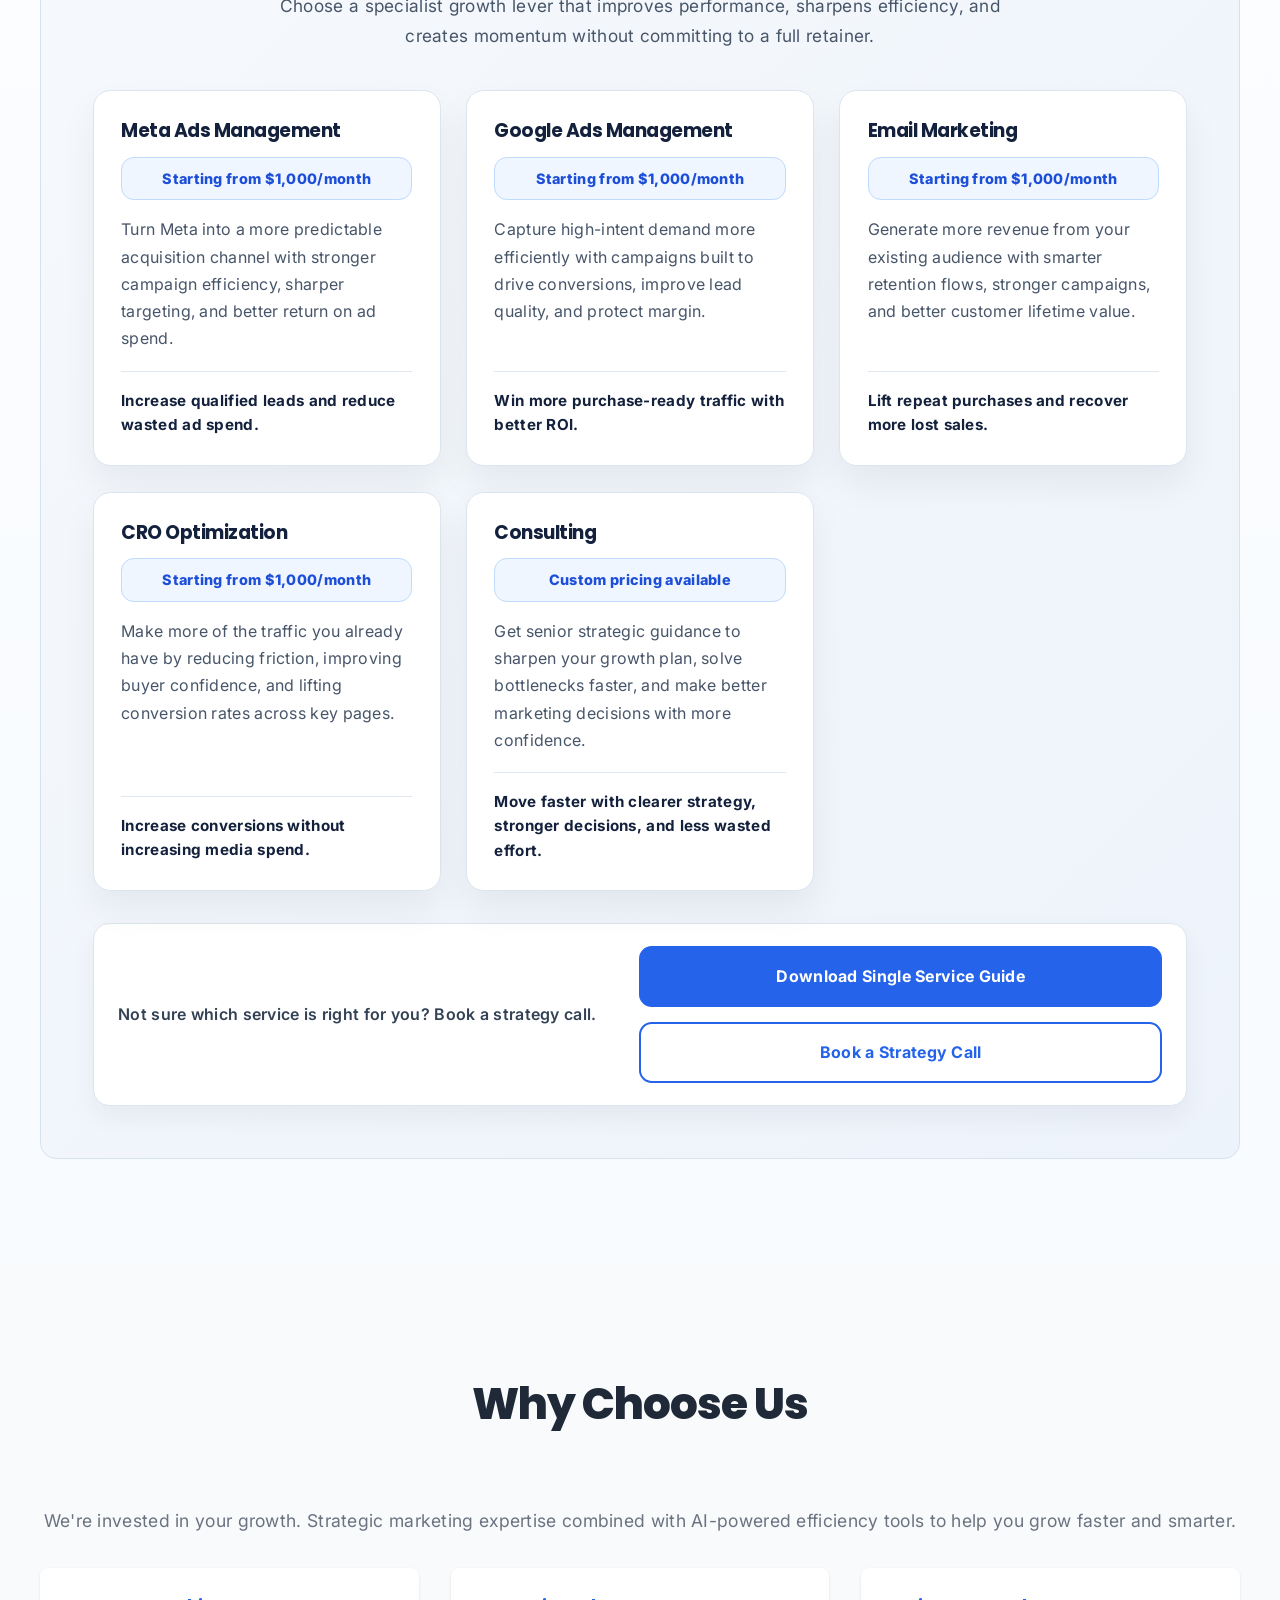
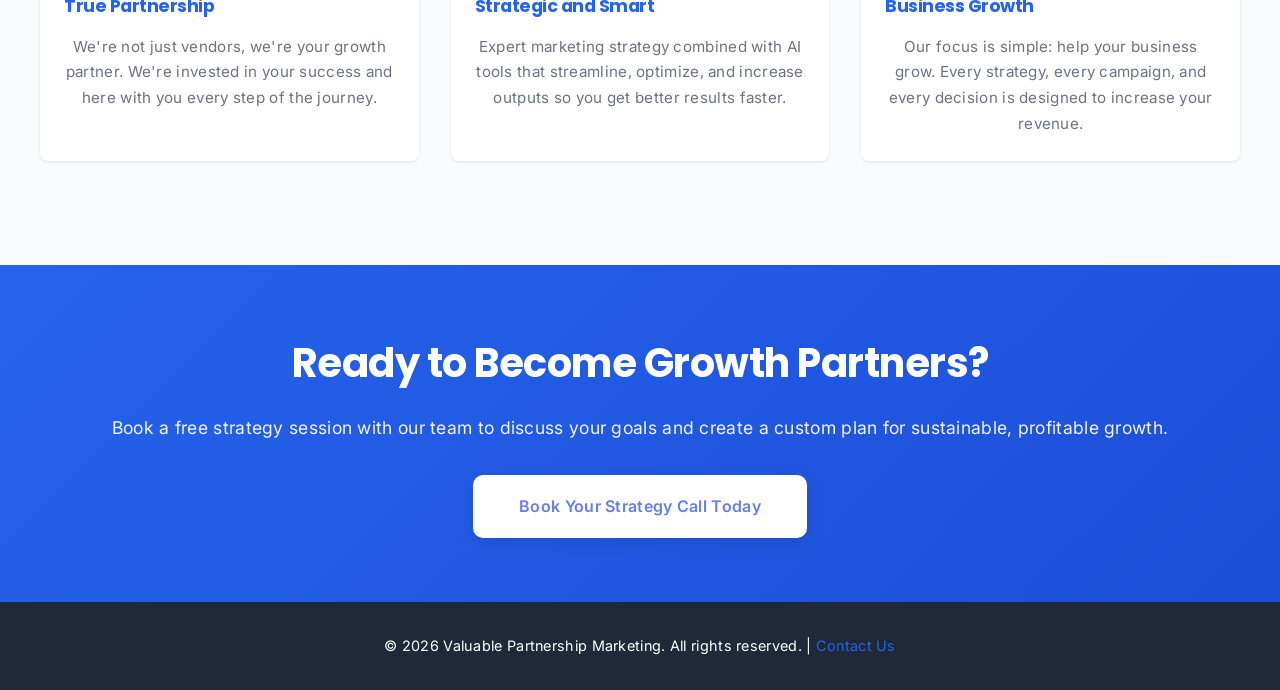
==== commit b40b5937: "Add consulting to single services" ====
--- a/index.html
+++ b/index.html
@@ -296,6 +296,14 @@
                         <p>Make more of the traffic you already have by reducing friction, improving buyer confidence, and lifting conversion rates across key pages.</p>
                         <span class="single-service-benefit">Increase conversions without increasing media spend.</span>
                     </article>
+                    <article class="single-service-card">
+                        <div class="single-service-top">
+                            <h4>Consulting</h4>
+                            <span class="single-service-price">Custom pricing available</span>
+                        </div>
+                        <p>Get senior strategic guidance to sharpen your growth plan, solve bottlenecks faster, and make better marketing decisions with more confidence.</p>
+                        <span class="single-service-benefit">Move faster with clearer strategy, stronger decisions, and less wasted effort.</span>
+                    </article>
                 </div>
 
                 <div class="single-services-cta">
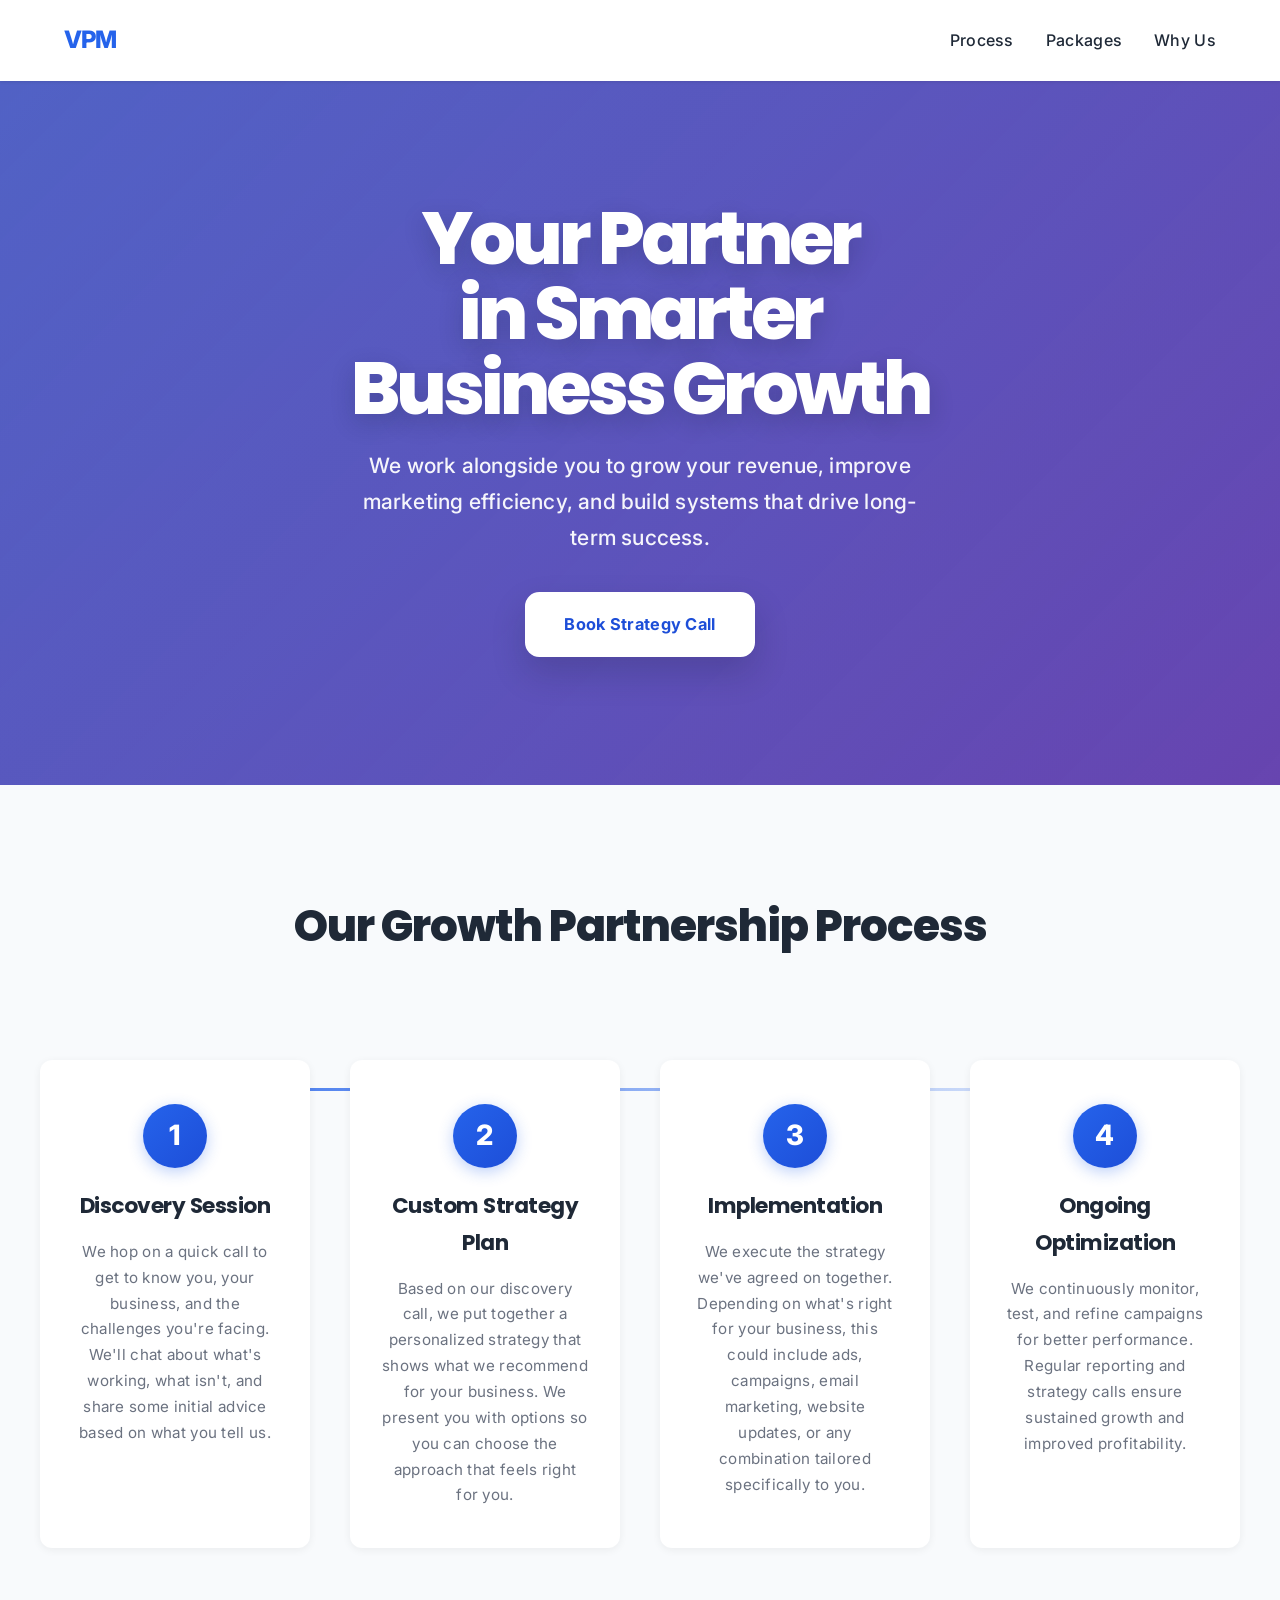
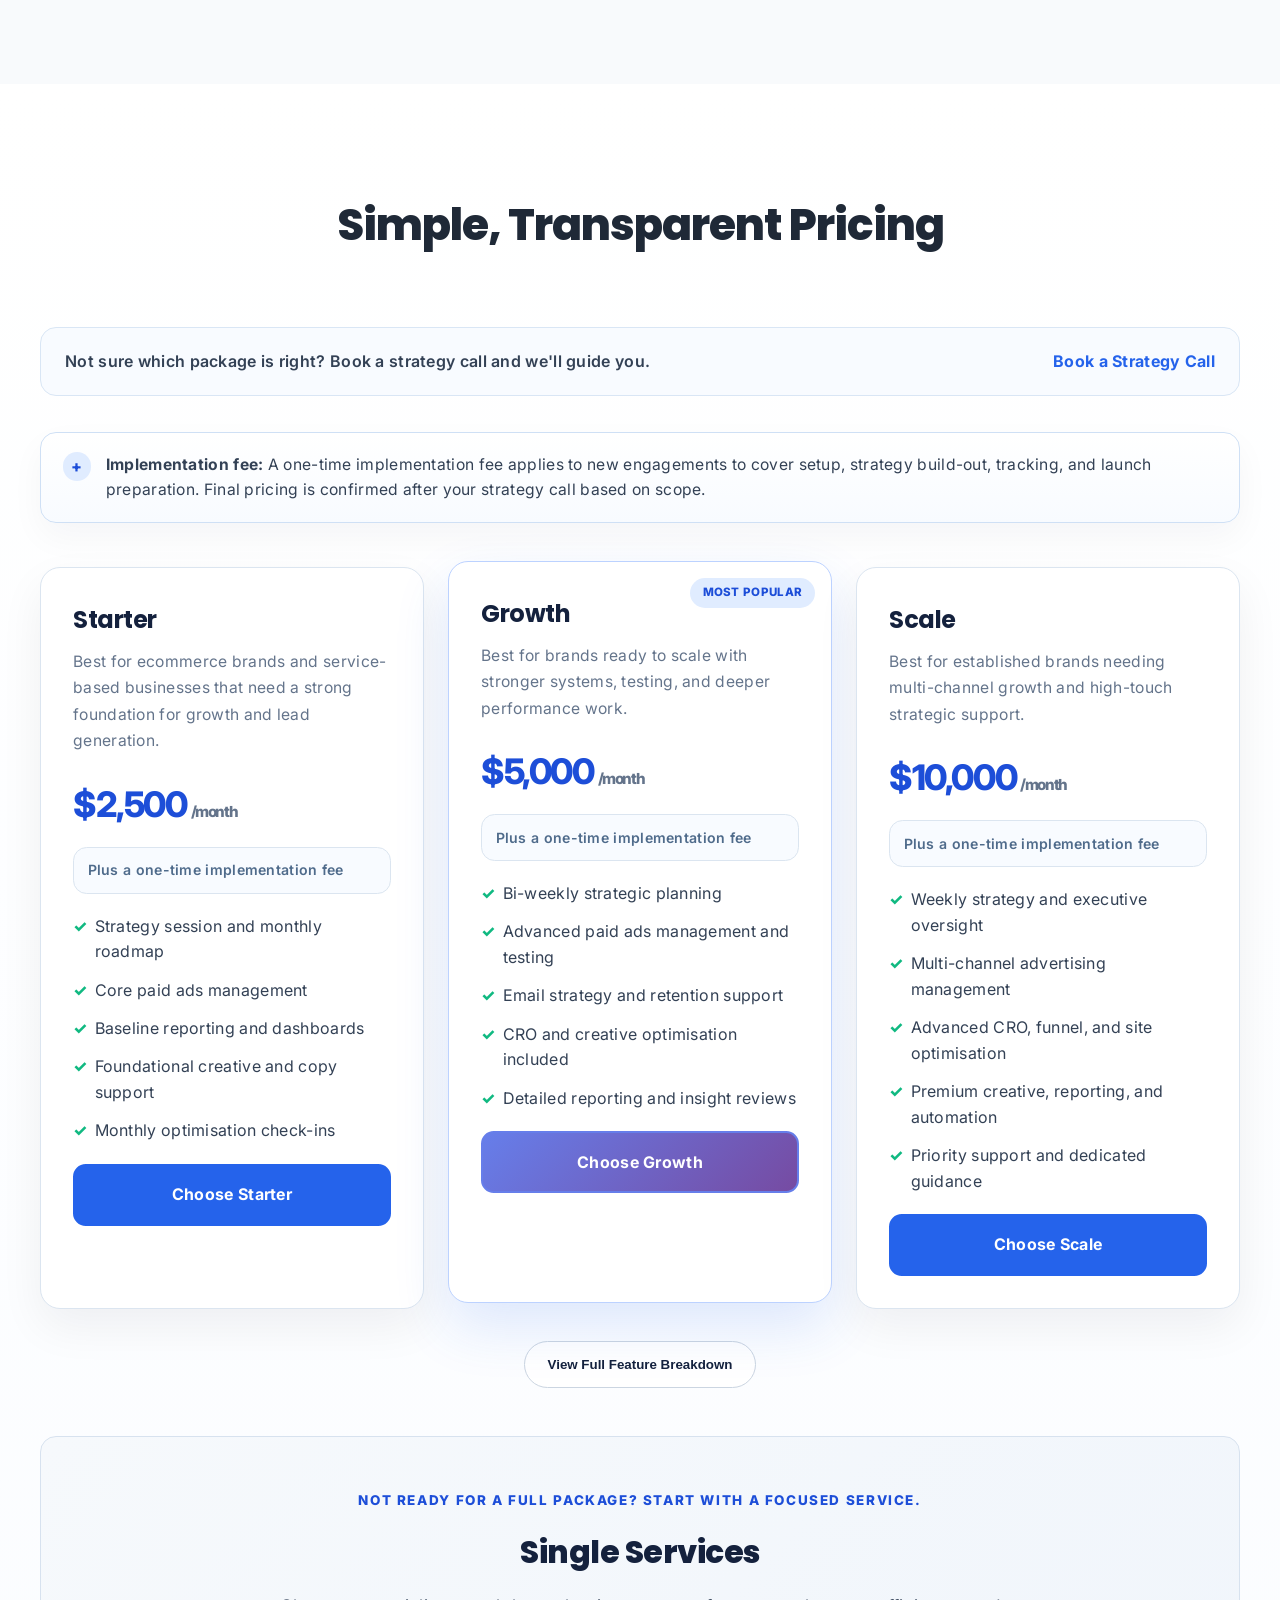
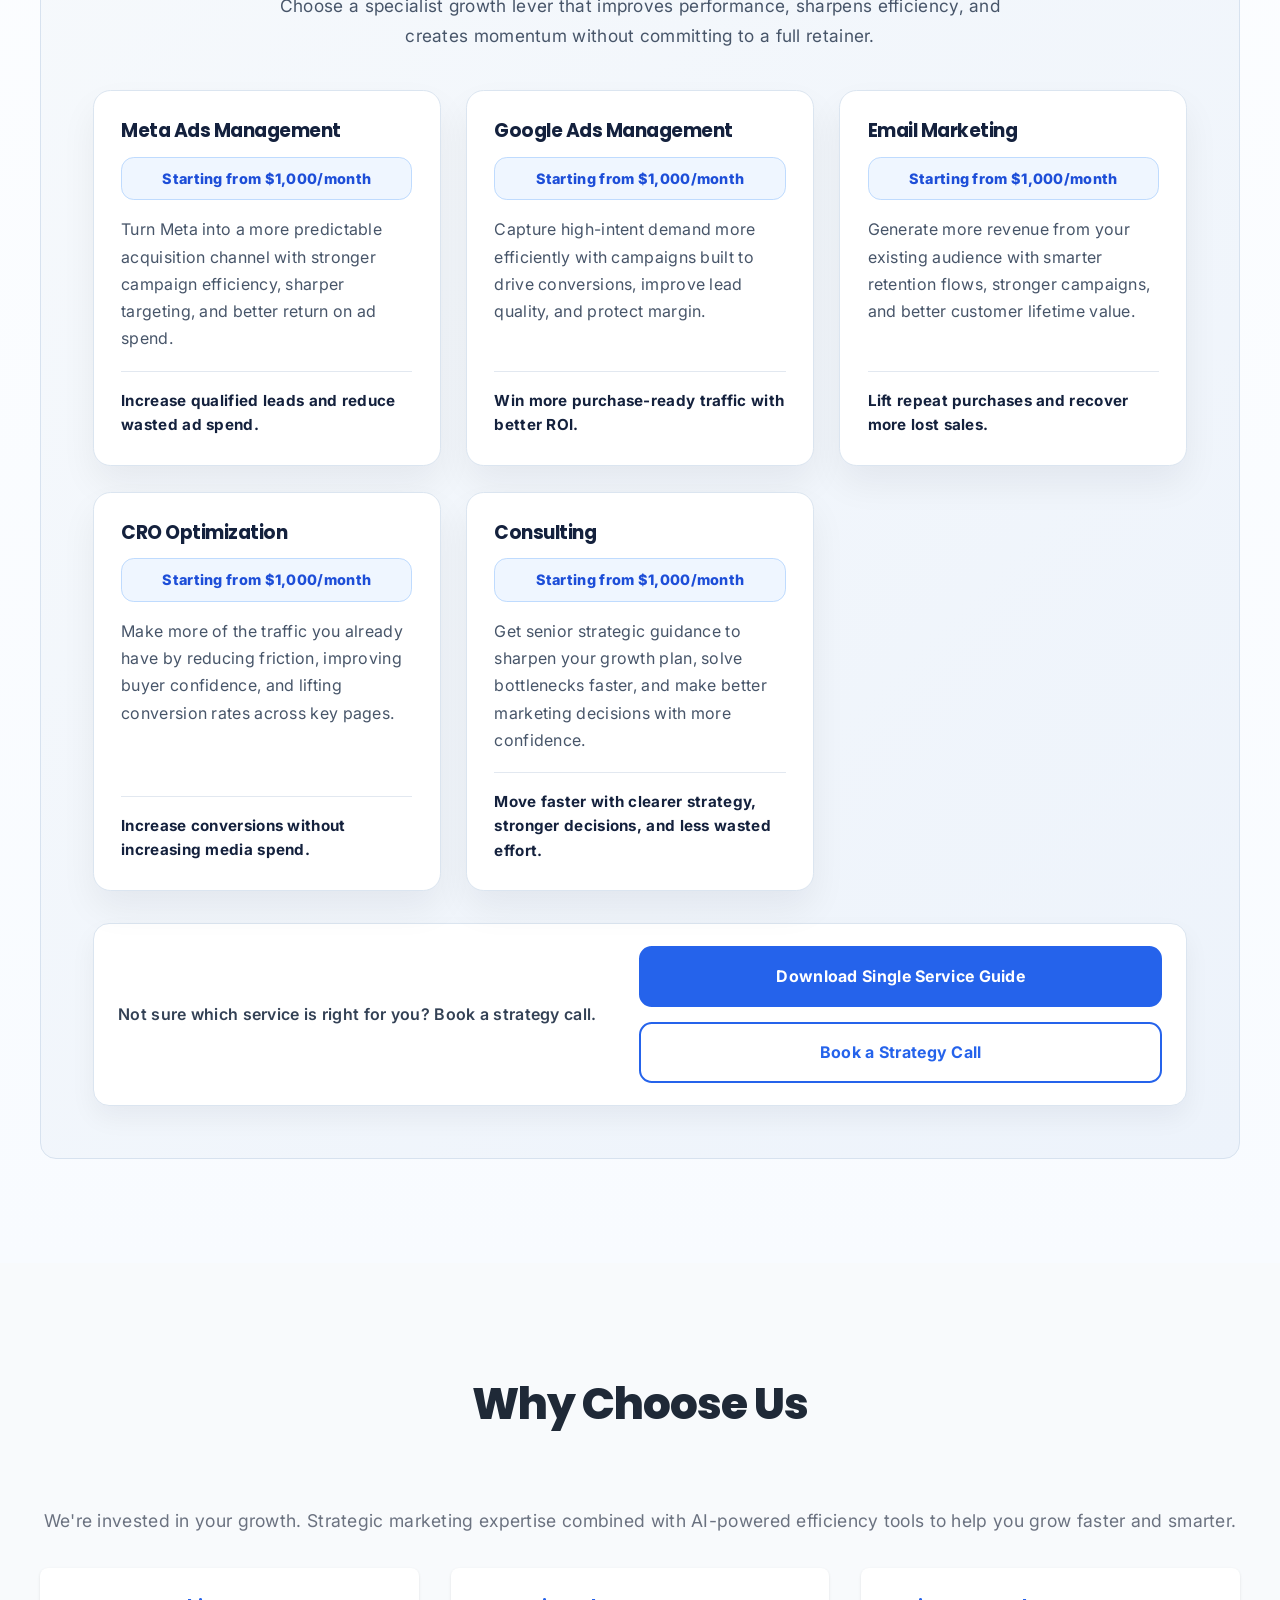
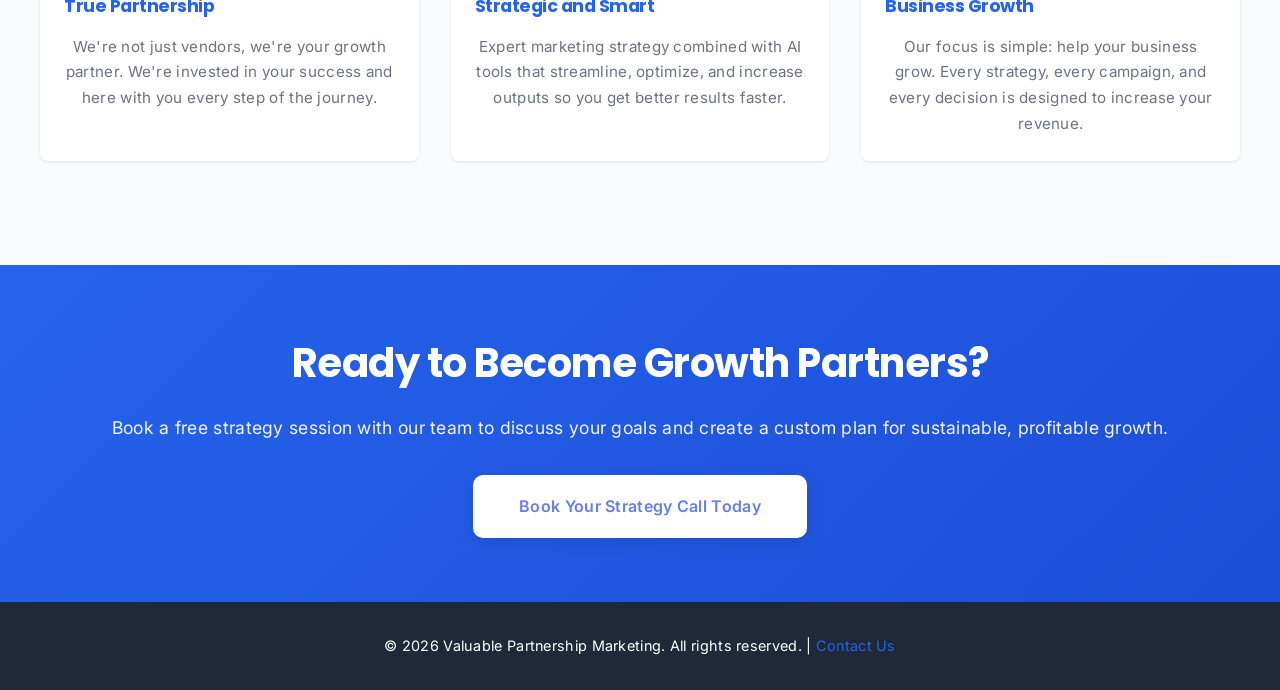
==== commit f636ac52: "Set consulting service starting price" ====
--- a/index.html
+++ b/index.html
@@ -299,7 +299,7 @@
                     <article class="single-service-card">
                         <div class="single-service-top">
                             <h4>Consulting</h4>
-                            <span class="single-service-price">Custom pricing available</span>
+                            <span class="single-service-price">Starting from $1,000/month</span>
                         </div>
                         <p>Get senior strategic guidance to sharpen your growth plan, solve bottlenecks faster, and make better marketing decisions with more confidence.</p>
                         <span class="single-service-benefit">Move faster with clearer strategy, stronger decisions, and less wasted effort.</span>
